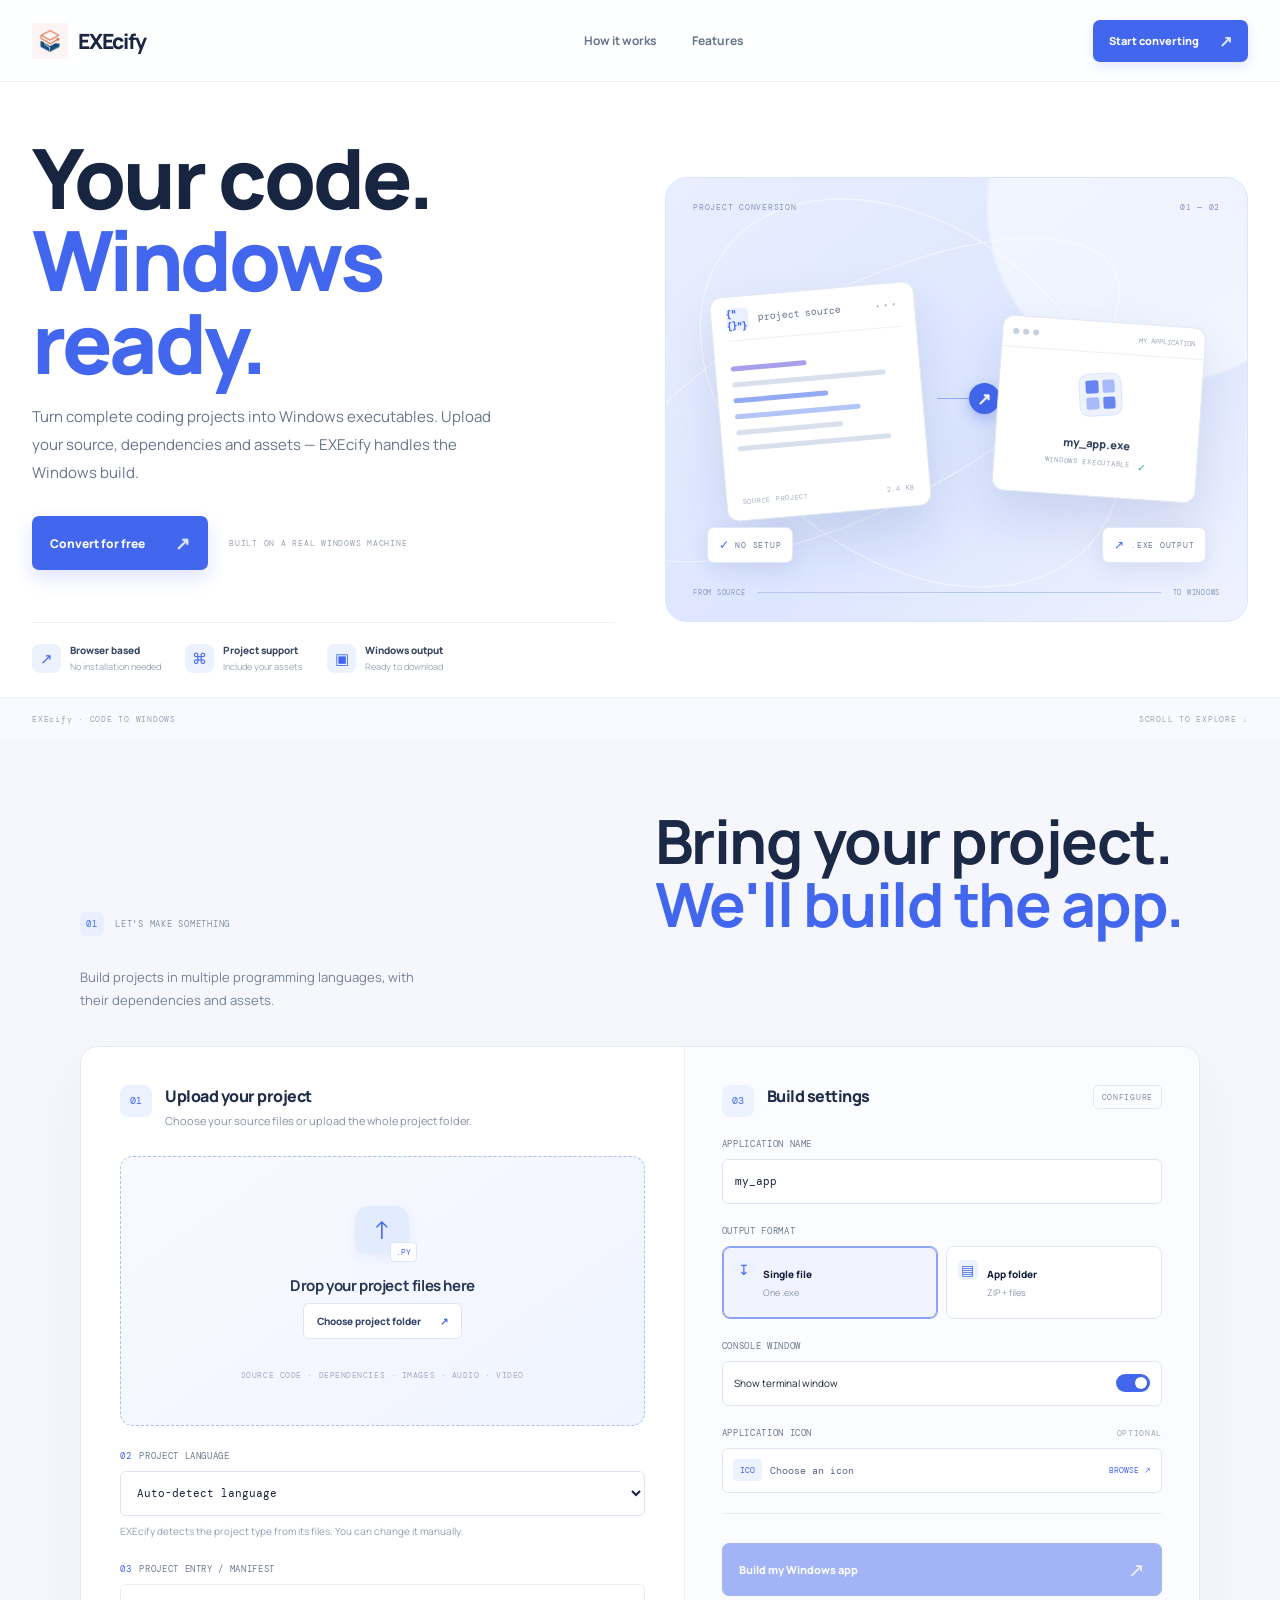
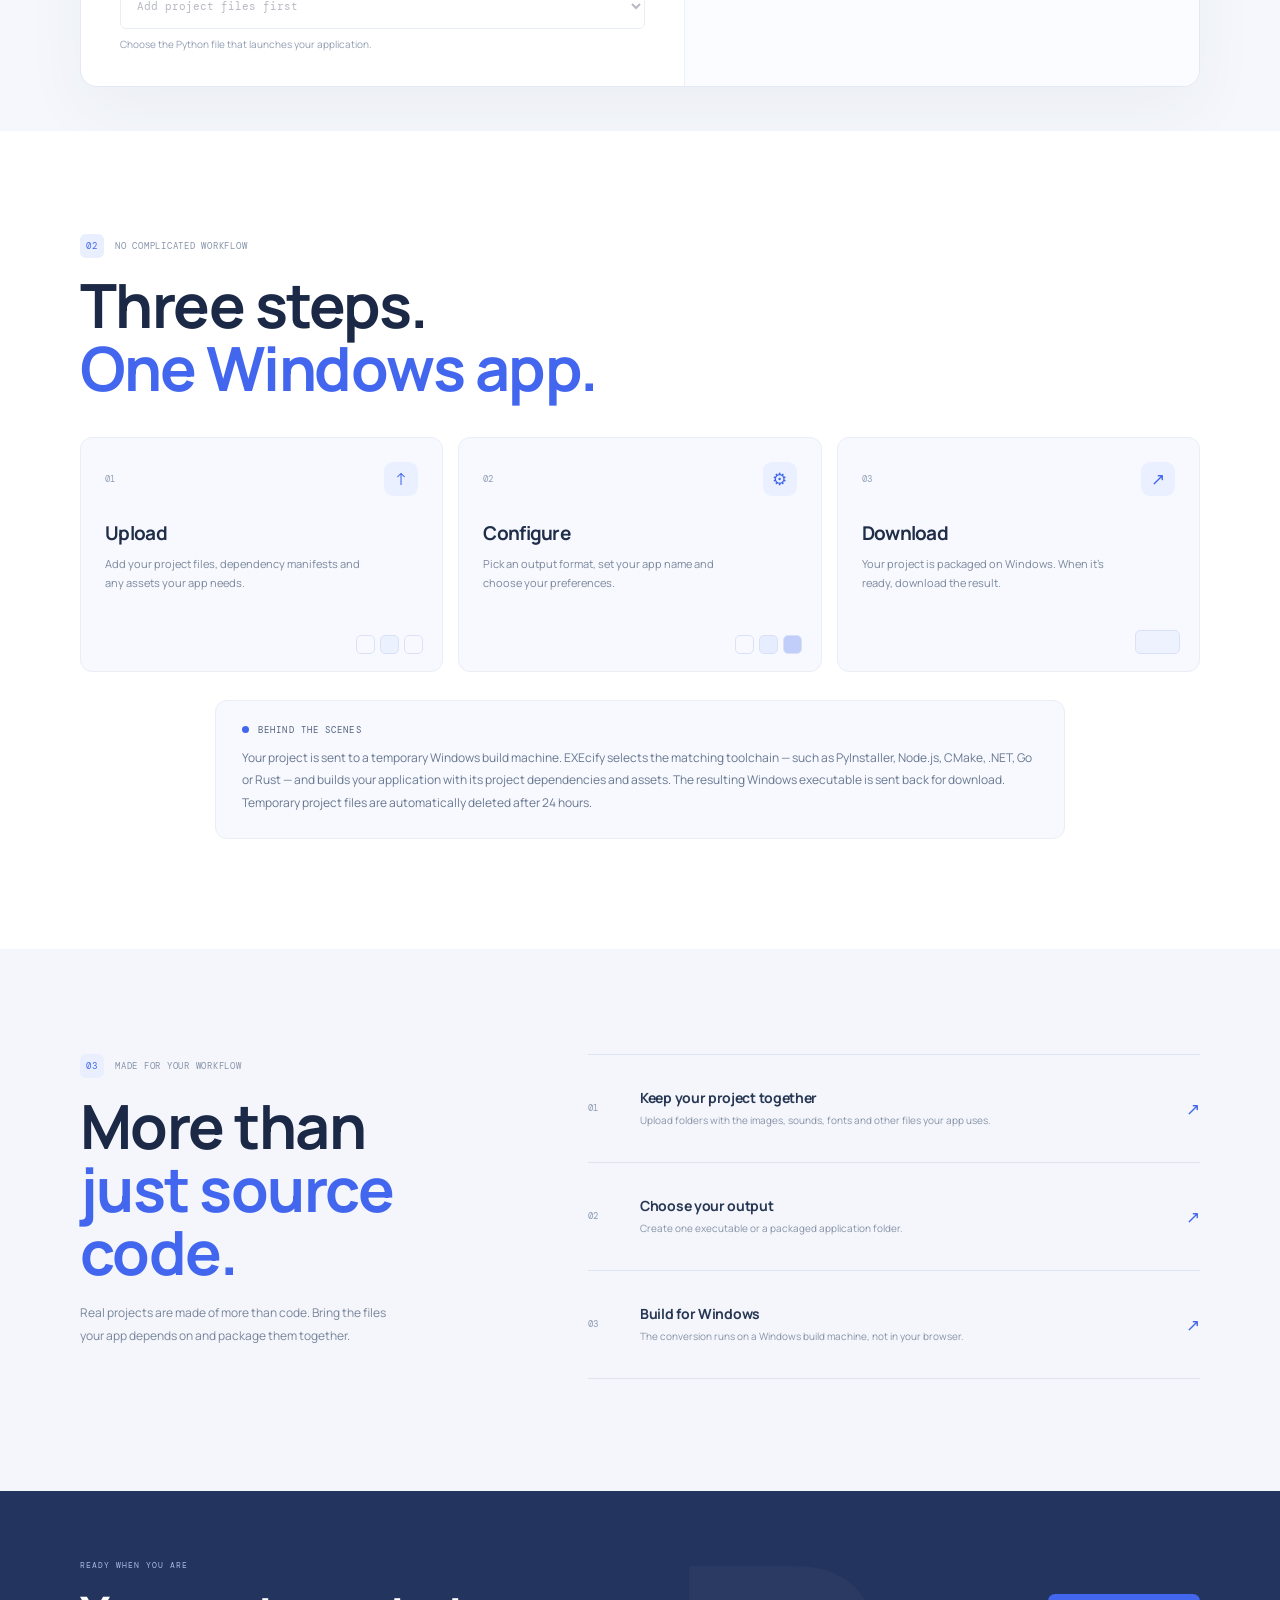
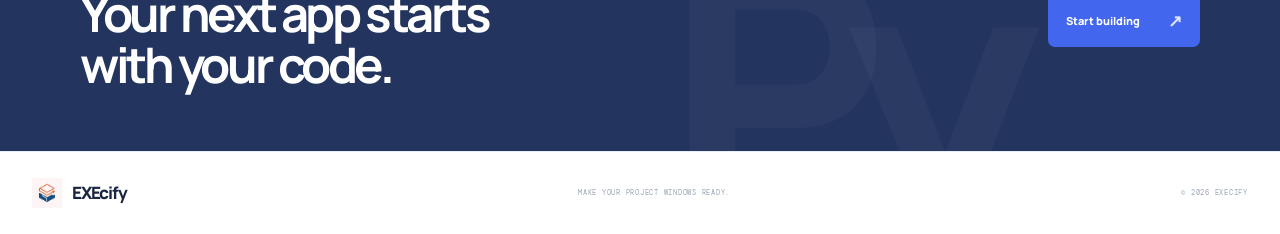
==== docs/index.html @ b0755c57 "Refresh multi-language EXEcify frontend assets and copy" ====
<!doctype html>
<html lang="en">
<head>
  <meta charset="utf-8">
  <meta name="viewport" content="width=device-width,initial-scale=1">
  <meta name="theme-color" content="#f8faff">
  <meta name="description" content="Build Windows executables from Python, JavaScript, TypeScript, C, C++, C#, Go and Rust projects online.">
  <title>EXEcify — Build Windows apps from code</title>
  <link rel="icon" href="./static/execify-logo.ico?v=2" type="image/x-icon">
  <link rel="preconnect" href="https://fonts.googleapis.com">
  <link rel="preconnect" href="https://fonts.gstatic.com" crossorigin>
  <link href="https://fonts.googleapis.com/css2?family=DM+Mono:wght@400;500&family=Manrope:wght@400;500;600;700;800&display=swap" rel="stylesheet">
  <link rel="stylesheet" href="./static/style.css?v=9">
  <script src="https://challenges.cloudflare.com/turnstile/v0/api.js" async defer></script>
</head>
<body>
  <header class="site-header">
    <div class="header-inner">
      <a class="brand" href="/PY2EXEONLINE/" aria-label="Py2EXE home">
        <img class="brand-logo" src="./static/execify-logo.ico" alt="" aria-hidden="true">
        <span>EXEcify</span>
      </a>
      <nav class="main-nav" aria-label="Main navigation">
        <a href="#how-it-works">How it works</a>
        <a href="#features">Features</a>
      </nav>
      <a class="header-cta" href="#builder">Start converting <span>↗</span></a>
    </div>
  </header>

  <main>
    <section class="hero">
      <div class="hero-inner">
        <div class="hero-copy">
          
          <h1>Your code.<br><span>Windows ready.</span></h1>
          <p class="hero-lead">Turn complete coding projects into Windows executables. Upload your source, dependencies and assets — EXEcify handles the Windows build.</p>
          <div class="hero-actions">
            <a class="primary-cta" href="#builder">Convert for free <span>↗</span></a>
            <span class="hero-caption">BUILT ON A REAL WINDOWS MACHINE</span>
          </div>
          <div class="hero-trust">
            <div class="trust-item"><span class="trust-icon">↗</span><span><b>Browser based</b><small>No installation needed</small></span></div>
            <div class="trust-item"><span class="trust-icon">⌘</span><span><b>Project support</b><small>Include your assets</small></span></div>
            <div class="trust-item"><span class="trust-icon">▣</span><span><b>Windows output</b><small>Ready to download</small></span></div>
          </div>
        </div>

        <div class="hero-visual" aria-label="Illustration showing a coding project becoming a Windows executable">
          <div class="visual-glow"></div>
          <div class="visual-orbit orbit-a"></div>
          <div class="visual-orbit orbit-b"></div>
          <div class="visual-top-label"><span>PROJECT CONVERSION</span><span>01 — 02</span></div>
          <div class="visual-code-card">
            <div class="code-card-head"><span class="code-file-icon">{"{}"}</span><span>project source</span><span class="code-dots">•••</span></div>
            <div class="code-lines"><i class="code-purple"></i><i class="code-long"></i><i class="code-short"></i><i class="code-blue"></i><i class="code-medium"></i><i class="code-long"></i></div>
            <div class="code-card-foot"><span>SOURCE PROJECT</span><span>2.4 KB</span></div>
          </div>
          <div class="conversion-path"><span></span><b>↗</b><span></span></div>
          <div class="visual-exe-card">
            <div class="exe-window-bar"><i></i><i></i><i></i><span>MY APPLICATION</span></div>
            <div class="exe-app-icon"><span class="app-window"><i></i><i></i><i></i><i></i></span></div>
            <div class="exe-app-name">my_app.exe</div>
            <div class="exe-app-meta">WINDOWS EXECUTABLE <span>✓</span></div>
          </div>
          <div class="visual-sticker sticker-one"><span>✓</span> NO SETUP</div>
          <div class="visual-sticker sticker-two"><span>↗</span> .EXE OUTPUT</div>
          <div class="visual-bottom"><span>FROM SOURCE</span><span class="visual-bottom-line"></span><span>TO WINDOWS</span></div>
        </div>
      </div>
      <div class="hero-edge"><span>EXEcify · CODE TO WINDOWS</span><span>SCROLL TO EXPLORE ↓</span></div>
    </section>

    <section class="builder-section" id="builder">
      <div class="section-wrap">
        <div class="builder-intro">
          <div class="section-kicker"><span>01</span> LET'S MAKE SOMETHING</div>
          <h2>Bring your project.<br><span>We'll build the app.</span></h2>
          <p>Build projects in multiple programming languages, with their dependencies and assets.</p>
        </div>

        <div class="builder">
          <div class="builder-main">
            <div class="builder-step">
              <div class="step-number">01</div>
              <div class="step-copy"><h3>Upload your project</h3><p>Choose your source files or upload the whole project folder.</p></div>
            </div>

            <div class="drop" id="drop">
              <input id="files" type="file" multiple aria-label="Choose project files">
              <div class="upload-illustration"><span class="upload-cloud">↑</span><span class="upload-file">.PY</span></div>
              <b>Drop your project files here</b>
              <p><button type="button" class="folder-button" id="folder-button">Choose project folder <span>↗</span></button></p>
              <input id="folder" type="file" webkitdirectory multiple hidden>
              <small>SOURCE CODE · DEPENDENCIES · IMAGES · AUDIO · VIDEO</small>
            </div>

            <div class="file-summary" id="file-summary" hidden>
              <div class="summary-top"><b id="file-count">0 files</b><button id="clear" type="button">Remove all <span>×</span></button></div>
              <div class="file-list" id="file-list"></div>
            </div>

            <div class="field">
              <label for="language"><span class="field-index">02</span> PROJECT LANGUAGE</label>
              <select id="language">
                <option value="auto">Auto-detect language</option>
                <option value="python">Python</option>
                <option value="node">JavaScript / Node.js</option>
                <option value="typescript">TypeScript</option>
                <option value="c">C</option>
                <option value="cpp">C++</option>
                <option value="csharp">C# / .NET</option>
                <option value="go">Go</option>
                <option value="rust">Rust</option>
              </select>
              <small>EXEcify detects the project type from its files. You can change it manually.</small>
            </div>
            <div class="field entry-field">
              <label for="entry"><span class="field-index">03</span> PROJECT ENTRY / MANIFEST</label>
              <select id="entry" disabled><option value="">Add project files first</option></select>
              <small id="entry-help">Choose the main source file or project manifest.</small>
            </div>
          </div>

          <aside class="settings-column">
            <div class="settings-heading">
              <div class="builder-step">
                <div class="step-number">03</div>
                <div class="step-copy"><h3>Build settings</h3></div>
              </div>
              <span class="settings-tag">CONFIGURE</span>
            </div>

            <div class="field">
              <label for="appname">APPLICATION NAME</label>
              <input id="appname" value="my_app" maxlength="48" placeholder="my_app">
            </div>
            <div class="field">
              <label>OUTPUT FORMAT</label>
              <div class="segments" id="formats">
                <button type="button" class="selected" data-value="onefile"><span class="format-icon">↧</span><b>Single file</b><small>One .exe</small></button>
                <button type="button" data-value="folder"><span class="format-icon">▤</span><b>App folder</b><small>ZIP + files</small></button>
              </div>
            </div>
            <div class="field">
              <label>CONSOLE WINDOW</label>
              <div class="toggle"><span>Show terminal window</span><label class="switch"><input id="console" type="checkbox" checked><i></i></label></div>
            </div>
            <div class="field">
              <label for="icon">APPLICATION ICON <em>OPTIONAL</em></label>
              <label class="icon-picker"><span class="ico-badge">ICO</span><b id="icon-name">Choose an icon</b><input id="icon" type="file" accept=".ico"><span class="icon-browse">BROWSE ↗</span></label>
            </div>

            <div class="security">
              
              <div class="cf-turnstile" data-sitekey="0x4AAAAAAFzcsHnZICFxC91i"></div>
            </div>
            <button class="build" id="build" type="button" disabled><span>Build my Windows app</span><b>↗</b></button>
            <div class="status" id="status" role="status" aria-live="polite"></div>
            <div class="progress" id="progress"><i></i></div>
            
          </aside>
        </div>
      </div>
    </section>

    <section class="how-section" id="how-it-works">
      <div class="section-wrap">
        <div class="how-heading">
          <div><div class="section-kicker"><span>02</span> NO COMPLICATED WORKFLOW</div><h2>Three steps.<br><span>One Windows app.</span></h2></div>
          
        </div>
        <div class="steps-grid">
          <article class="info-step"><div class="info-step-top"><span>01</span><span class="info-step-symbol">↑</span></div><h3>Upload</h3><p>Add your project files, dependency manifests and any assets your app needs.</p><div class="step-decoration upload-deco"><i></i><i></i><i></i></div></article>
          <article class="info-step"><div class="info-step-top"><span>02</span><span class="info-step-symbol">⚙</span></div><h3>Configure</h3><p>Pick an output format, set your app name and choose your preferences.</p><div class="step-decoration config-deco"><i></i><i></i><i></i></div></article>
          <article class="info-step"><div class="info-step-top"><span>03</span><span class="info-step-symbol">↗</span></div><h3>Download</h3><p>Your project is packaged on Windows. When it's ready, download the result.</p><div class="step-decoration download-deco"><i></i></div></article>
        </div>
        <div class="build-explainer">
          <div class="build-explainer-label"><span></span> BEHIND THE SCENES</div>
          <p>Your project is sent to a temporary Windows build machine. EXEcify selects the matching toolchain — such as PyInstaller, Node.js, CMake, .NET, Go or Rust — and builds your application with its project dependencies and assets. The resulting Windows executable is sent back for download. Temporary project files are automatically deleted after 24 hours.</p>
        </div>
      </div>
    </section>

    <section class="features-section" id="features">
      <div class="section-wrap features-inner">
        <div class="features-copy">
          <div class="section-kicker"><span>03</span> MADE FOR YOUR WORKFLOW</div>
          <h2>More than<br><span>just source code.</span></h2>
          <p>Real projects are made of more than code. Bring the files your app depends on and package them together.</p>
        </div>
        <div class="feature-list">
          <div class="feature-row"><span class="feature-number">01</span><div><h3>Keep your project together</h3><p>Upload folders with the images, sounds, fonts and other files your app uses.</p></div><span class="feature-arrow">↗</span></div>
          <div class="feature-row"><span class="feature-number">02</span><div><h3>Choose your output</h3><p>Create one executable or a packaged application folder.</p></div><span class="feature-arrow">↗</span></div>
          <div class="feature-row"><span class="feature-number">03</span><div><h3>Build for Windows</h3><p>The conversion runs on a Windows build machine, not in your browser.</p></div><span class="feature-arrow">↗</span></div>
        </div>
      </div>
    </section>

    <section class="closing-banner">
      <div class="closing-banner-inner"><div><span class="closing-kicker">READY WHEN YOU ARE</span><h2>Your next app starts<br>with your code.</h2></div><a href="#builder" class="closing-cta">Start building <span>↗</span></a><div class="closing-watermark">Py<span>.</span></div></div>
    </section>
  </main>

  <footer class="site-footer">
    <div class="footer-inner"><a class="brand footer-brand" href="/PY2EXEONLINE/"><img class="brand-logo" src="./static/execify-logo.ico" alt="" aria-hidden="true"><span>EXEcify</span></a><span>MAKE YOUR PROJECT WINDOWS READY.</span><span>© 2026 EXECIFY</span></div>
  </footer>
  <script src="./static/app.js?v=2"></script>
</body>
</html>
---- docs/static/style.css ----
:root{
  color-scheme:light;
  --ink:#17233d;--muted:#66748e;--blue:#4267ee;--blue-dark:#3154d8;--blue-pale:#edf2ff;
  --line:#e7ecf5;--paper:#f8faff;--white:#fff;--navy:#1c2a4c;
  --display:"Manrope",Arial,sans-serif;--mono:"DM Mono",monospace;
}
*{box-sizing:border-box}
html{scroll-behavior:smooth;scroll-padding-top:92px}
body{margin:0;background:var(--paper);color:var(--ink);font-family:var(--display);min-height:100vh;overflow-x:hidden}
button,input,select{font:inherit}button{color:inherit}a{color:inherit}
.site-header{height:82px;position:relative;z-index:5;background:#ffffffed;border-bottom:1px solid #e9edf5}
.header-inner,.footer-inner{width:min(1240px,calc(100% - 64px));height:100%;margin:auto;display:flex;align-items:center;justify-content:space-between}
.brand{display:inline-flex;align-items:center;gap:10px;text-decoration:none;font-size:21px;font-weight:800;letter-spacing:-1.2px;color:#192541}
.brand-period{color:var(--blue)}
.brand-logo{width:36px;height:36px;display:block;object-fit:contain;flex:0 0 auto}
.main-nav{display:flex;gap:35px;margin-left:90px}
.main-nav a{text-decoration:none;color:#66738a;font-size:12px;font-weight:700;transition:color .2s}.main-nav a:hover{color:var(--blue)}
.header-cta{height:42px;padding:0 16px;display:flex;align-items:center;gap:20px;text-decoration:none;background:var(--blue);color:#fff;border-radius:7px;font-size:11px;font-weight:800;box-shadow:0 5px 13px #4267ee27;transition:background .2s,transform .2s}
.header-cta span{font-size:16px;color:#dbe4ff}.header-cta:hover,.primary-cta:hover,.closing-cta:hover{background:var(--blue-dark);transform:translateY(-2px)}
.hero{position:relative;background:#fff;overflow:hidden}
.hero-inner{width:min(1240px,calc(100% - 64px));min-height:0;margin:auto;display:grid;grid-template-columns:1fr 1fr;align-items:center;gap:50px;padding:30px 0 10px}
.hero-copy{padding:0 0 14px;position:relative;z-index:2}
.hero-kicker,.section-kicker,.hero-caption,.hero-edge,.visual-top-label,.visual-bottom,.code-card-foot,.exe-app-meta,.visual-sticker,.closing-kicker,.site-footer .footer-inner>span{font-family:var(--mono);letter-spacing:.75px}
.hero-kicker{display:flex;align-items:center;gap:10px;color:#77849b;font-size:10px}
.kicker-dot{width:7px;height:7px;background:#37bd91;border-radius:50%;box-shadow:0 0 0 4px #37bd911a}
.hero h1{margin:24px 0 20px;font-size:clamp(59px,6.5vw,86px);line-height:.99;letter-spacing:-.035em;font-weight:800;color:#182541}
.hero h1 span{color:var(--blue)}
.hero-lead{max-width:480px;color:#68758d;font-size:15px;line-height:1.85;margin:0}
.hero-actions{display:flex;align-items:center;gap:21px;margin-top:30px;flex-wrap:wrap}
.primary-cta{display:inline-flex;align-items:center;justify-content:space-between;gap:30px;padding:15px 18px;background:var(--blue);color:#fff;text-decoration:none;font-size:12px;font-weight:800;border-radius:7px;box-shadow:0 8px 18px #4267ee2d;transition:background .2s,transform .2s}
.primary-cta span{font-size:18px;color:#dce5ff}
.hero-caption{font-size:8px;color:#98a3b5;line-height:1.5}
.hero-trust{display:flex;gap:24px;margin-top:52px;padding-top:20px;border-top:1px solid #edf0f5}
.trust-item{display:flex;align-items:center;gap:9px;min-width:0}
.trust-icon{width:29px;height:29px;display:grid;place-items:center;flex:none;background:#edf2ff;color:var(--blue);font-size:15px;border-radius:8px}
.trust-item b,.trust-item small{display:block}.trust-item b{font-size:10px;font-weight:800;color:#394762}.trust-item small{font-size:9px;color:#99a4b5;margin-top:3px}
.hero-visual{height:445px;position:relative;isolation:isolate;overflow:hidden;border-radius:22px;background:linear-gradient(140deg,#e9efff 0%,#dce6ff 55%,#eff3ff 100%);border:1px solid #dbe5ff}
.visual-glow{position:absolute;width:350px;height:350px;right:-90px;top:-145px;border-radius:50%;background:#fff8;filter:blur(1px);z-index:-1}
.visual-orbit{position:absolute;border:1px solid #ffffffa8;border-radius:50%;z-index:-1}
.orbit-a{width:570px;height:220px;left:-90px;top:112px;transform:rotate(-27deg)}
.orbit-b{width:470px;height:330px;left:10px;top:50px;transform:rotate(38deg)}
.visual-top-label{position:absolute;top:24px;left:27px;right:27px;display:flex;justify-content:space-between;color:#8494bc;font-size:8px}
.visual-code-card{position:absolute;left:9%;top:111px;width:205px;height:225px;background:#fff;border:1px solid #e1e7f4;border-radius:12px;box-shadow:0 24px 50px #314a8a24;transform:rotate(-5deg);padding:0 15px}
.code-card-head{height:44px;display:flex;align-items:center;gap:9px;border-bottom:1px solid #edf0f6;font:10px var(--mono);color:#68768e}
.code-file-icon{width:22px;height:22px;display:grid;place-items:center;background:#eaf0ff;color:var(--blue);font:700 9px var(--mono);border-radius:5px}
.code-dots{margin-left:auto;color:#b6c1d5;letter-spacing:2px}
.code-lines{padding-top:25px;display:flex;flex-direction:column;gap:11px}
.code-lines i{height:5px;width:65%;background:#d9e0ed;border-radius:8px;display:block}
.code-lines .code-purple{width:44%;background:#a8a0ed}.code-lines .code-long{width:89%}.code-lines .code-short{width:55%;background:#93aaf4}.code-lines .code-blue{width:73%;background:#b3c4f8}.code-lines .code-medium{width:62%}
.code-card-foot{position:absolute;left:15px;right:15px;bottom:14px;display:flex;justify-content:space-between;font-size:7px;color:#a2aec2}
.conversion-path{position:absolute;left:calc(50% - 20px);top:205px;width:95px;display:flex;align-items:center;justify-content:center;gap:0;color:var(--blue)}
.conversion-path span{height:1px;flex:1;background:#91a9f7}.conversion-path b{width:31px;height:31px;display:grid;place-items:center;background:var(--blue);color:white;border-radius:50%;font-size:17px;box-shadow:0 5px 13px #4267ee55}
.visual-exe-card{position:absolute;right:8%;top:143px;width:204px;height:176px;background:#fff;border:1px solid #e1e7f4;border-radius:12px;box-shadow:0 24px 50px #314a8a24;transform:rotate(4deg);overflow:hidden}
.exe-window-bar{height:31px;display:flex;align-items:center;gap:4px;padding:0 10px;border-bottom:1px solid #edf0f6}
.exe-window-bar i{width:6px;height:6px;border-radius:50%;background:#c7d0df}.exe-window-bar span{margin-left:auto;font:7px var(--mono);color:#9aa6ba}
.exe-app-icon{height:83px;display:grid;place-items:center}
.app-window{width:43px;height:43px;display:grid;grid-template-columns:repeat(2,1fr);gap:4px;padding:6px;background:#edf2ff;border:1px solid #dce5ff;border-radius:10px;transform:rotate(-7deg)}
.app-window i{background:#6685f1;border-radius:2px}.app-window i:nth-child(2),.app-window i:nth-child(3){background:#a9bafa}
.exe-app-name{text-align:center;font-size:11px;font-weight:800;color:#33425f}
.exe-app-meta{display:flex;justify-content:center;gap:7px;margin-top:7px;font-size:7px;color:#96a2b6}.exe-app-meta span{color:#2eaf81;font-size:10px}
.visual-sticker{position:absolute;display:flex;align-items:center;gap:6px;padding:9px 11px;background:#fff;border:1px solid #e1e8f7;border-radius:7px;box-shadow:0 8px 20px #344c8b18;font-size:8px;color:#687995}
.visual-sticker span{color:var(--blue);font-size:12px}.sticker-one{left:7%;bottom:58px}.sticker-two{right:7%;bottom:58px}
.visual-bottom{position:absolute;left:27px;right:27px;bottom:24px;display:flex;align-items:center;gap:12px;color:#8797bb;font-size:7px}
.visual-bottom-line{height:1px;flex:1;background:#b8c7ef}
.hero-edge{height:42px;display:flex;align-items:center;justify-content:space-between;padding:0 max(32px,calc((100% - 1240px)/2));background:#f8faff;border-top:1px solid #eef1f7;color:#9aa5b8;font-size:8px}
.builder-section{padding:54px 0 44px;background:#f5f7fc}
.section-wrap{width:min(1120px,calc(100% - 64px));margin:auto}
.builder-intro{display:grid;grid-template-columns:1fr 1fr;align-items:end;gap:30px;margin-bottom:26px}
.section-kicker{display:flex;align-items:center;gap:11px;font-size:9px;color:#8794aa}
.section-kicker>span{width:24px;height:24px;display:grid;place-items:center;background:#e9efff;color:var(--blue);border-radius:6px}
.builder-intro h2,.how-heading h2,.features-copy h2{font-size:clamp(42px,5vw,61px);line-height:1.03;letter-spacing:-.025em;margin:17px 0 0;color:#1b2946}
.builder-intro h2 span,.how-heading h2 span,.features-copy h2 span{color:var(--blue)}
.builder-intro>p{max-width:340px;margin:0 0 7px;color:#748198;font-size:13px;line-height:1.8}
.builder{display:grid;grid-template-columns:minmax(0,1.08fr) minmax(350px,.92fr);background:#fff;border:1px solid #e3e9f3;border-radius:17px;overflow:hidden;box-shadow:0 24px 65px #23385f0c}
.builder-main{padding:38px 39px 34px;border-right:1px solid #edf0f6}
.settings-column{padding:38px 37px 29px;background:#fbfcff}
.builder-step{display:flex;align-items:flex-start;gap:13px}
.step-number{width:32px;height:32px;flex:none;display:grid;place-items:center;background:#edf2ff;color:var(--blue);font:10px var(--mono);border-radius:8px}
.step-copy h3{font-size:16px;letter-spacing:-.5px;margin:0 0 5px;font-weight:800;color:#202e4a}
.step-copy p{font-size:11px;color:#8490a5;margin:0;line-height:1.65}
.drop{position:relative;min-height:270px;margin-top:26px;border:1.5px dashed #aebff2;background:linear-gradient(145deg,#f8faff,#f0f4ff);display:flex;align-items:center;justify-content:center;flex-direction:column;text-align:center;border-radius:13px;transition:background .2s,border-color .2s,transform .2s}
.drop.over{border-color:var(--blue);background:#eaf0ff;transform:scale(1.005)}
.drop>#files{position:absolute;inset:0;width:100%;height:100%;opacity:0;cursor:pointer;z-index:1}
.upload-illustration{width:62px;height:56px;position:relative;margin-bottom:17px;display:grid;place-items:center}
.upload-cloud{width:54px;height:47px;display:grid;place-items:center;background:#e3ebff;color:var(--blue);font-size:25px;border-radius:14px 14px 10px 10px;box-shadow:0 5px 12px #4267ee14}
.upload-file{position:absolute;right:-4px;bottom:-4px;padding:4px 5px;background:#fff;border:1px solid #dce5fb;color:var(--blue);font:8px var(--mono);border-radius:4px}
.drop>b{font-size:15px;letter-spacing:-.4px;color:#263653}
.drop p{font-size:11px;color:#8995a9;margin:7px 0 14px}
.drop p label{color:var(--blue);font-weight:800;text-decoration:underline;text-underline-offset:3px;cursor:pointer;position:relative;z-index:2}
.folder-button{position:relative;z-index:2;background:#fff;border:1px solid #dce4f3;color:#344568;padding:10px 13px;font-size:10px;font-weight:800;cursor:pointer;border-radius:6px;transition:background .2s,border-color .2s}
.folder-button:hover{background:#f0f4ff;border-color:#aebff2}.folder-button span{color:var(--blue);margin-left:17px}
.drop>small{font:8px var(--mono);letter-spacing:.55px;color:#a0abc0;margin-top:17px}
.file-summary{margin-top:14px;padding:14px;border:1px solid #e4eaf5;background:#fbfcff;border-radius:9px}
.summary-top{display:flex;justify-content:space-between;align-items:center;font:10px var(--mono);margin-bottom:9px}
.summary-top button{border:0;background:none;color:var(--blue);font:9px var(--mono);cursor:pointer}.summary-top button span{font-size:15px;margin-left:4px}
.file-list{max-height:150px;overflow:auto}.file-row{display:flex;justify-content:space-between;gap:12px;padding:8px 0;border-top:1px solid #edf0f6;font:9px var(--mono);color:#586780}
.file-row span:first-child{overflow:hidden;text-overflow:ellipsis;white-space:nowrap}.file-row span:last-child{white-space:nowrap;color:#9aa6ba}
.field{margin-top:24px}.field>label{display:flex;align-items:center;gap:8px;color:#6d7a91;margin-bottom:9px;font:9px var(--mono);letter-spacing:.65px}
.field-index{color:var(--blue)}.field>label em{font-style:normal;color:#9ba8ba;font-size:8px;margin-left:auto}
.field input:not([type=file]),.field select{width:100%;height:45px;border:1px solid #dfe6f1;background:#fff;color:var(--ink);padding:0 12px;border-radius:6px;outline:none;font:11px var(--mono)}
.field input:focus,.field select:focus{border-color:#7e98f0;box-shadow:0 0 0 3px #4263eb16}.field select:disabled{color:#9a9eaa}
.field>small{display:block;color:#929eb1;font-size:10px;line-height:1.5;margin-top:8px}
.settings-heading{display:flex;justify-content:space-between;align-items:flex-start}
.settings-tag{font:8px var(--mono);letter-spacing:.7px;color:#8290a6;border:1px solid #e2e8f2;padding:6px 8px;border-radius:5px}
.settings-column .field{margin-top:21px}
.segments{display:grid;grid-template-columns:1fr 1fr;gap:8px}
.segments button{position:relative;min-height:73px;border:1px solid #e1e8f3;background:#fff;color:var(--ink);text-align:left;padding:11px 9px 9px 40px;cursor:pointer;border-radius:8px;transition:border-color .2s,background .2s}
.segments button:hover{border-color:#a9baf1}.segments button.selected{background:#f1f4ff;border-color:#8da4f4;box-shadow:inset 0 0 0 1px #8da4f4}
.segments button b,.segments button small{display:block}.segments button b{font-size:10px;font-weight:800}.segments button small{font-size:9px;color:#8a96aa;margin-top:5px}
.format-icon{position:absolute;left:11px;top:13px;width:20px;height:20px;display:grid;place-items:center;background:#edf2ff;color:var(--blue);font-size:14px;border-radius:5px}
.toggle{height:45px;border:1px solid #e1e8f3;display:flex;align-items:center;justify-content:space-between;padding:0 11px;font-size:10px;background:#fff;border-radius:6px}
.switch{position:relative;width:34px;height:18px;flex:none}.switch input{position:absolute;opacity:0;width:1px;height:1px}
.switch i{position:absolute;inset:0;border-radius:20px;background:#d5dce8;cursor:pointer;transition:.2s}
.switch i:before{content:"";position:absolute;left:3px;top:3px;width:12px;height:12px;border-radius:50%;background:#fff;transition:.2s;box-shadow:0 1px 2px #0002}
.switch input:checked+i{background:var(--blue)}.switch input:checked+i:before{transform:translateX(16px)}
.switch input:focus-visible+i{outline:2px solid var(--blue);outline-offset:3px}
.icon-picker{height:45px;border:1px solid #e1e8f3;background:#fff;display:flex!important;align-items:center;padding:0 10px;gap:10px;cursor:pointer;letter-spacing:0!important;border-radius:6px}
.ico-badge{background:#edf2ff;color:var(--blue);padding:6px 7px;font:8px var(--mono);border-radius:4px}
.icon-picker b{font:10px var(--mono);font-weight:400;color:#566782;flex:1;overflow:hidden;text-overflow:ellipsis;white-space:nowrap}
.icon-picker input{display:none}.icon-browse{font:8px var(--mono);color:var(--blue);white-space:nowrap}
.security{margin-top:20px;padding-top:15px;border-top:1px solid #e9edf5}
.security-label{display:flex;align-items:center;gap:8px;color:#7d8aa0;margin-bottom:10px;font:8px var(--mono);letter-spacing:.7px}.security-label i{width:6px;height:6px;border-radius:50%;background:#26b47b;display:inline-block}
.cf-turnstile{min-height:0}
.build{width:100%;min-height:53px;margin-top:14px;padding:0 16px;display:flex;align-items:center;justify-content:space-between;background:var(--blue);border:1px solid var(--blue);color:#fff;font-size:11px;font-weight:800;cursor:pointer;border-radius:7px;box-shadow:0 7px 17px #4263eb28;transition:background .2s,transform .2s,border-color .2s}
.build:hover:not(:disabled){background:var(--blue-dark);border-color:var(--blue-dark);transform:translateY(-2px)}
.build:disabled{opacity:.48;cursor:not-allowed;box-shadow:none}.build b{font-size:20px;font-weight:500;color:#e2e9ff}
.status{font:10px var(--mono);line-height:1.65;white-space:pre-wrap;color:#267d60;margin-top:0}
.status:not(:empty){margin-top:12px}.status.error{color:#c03f56}
.progress{height:5px;background:#e7edf8;margin-top:10px;display:none;overflow:hidden;border-radius:6px}.progress.show{display:block}
.progress i{display:block;width:0;height:100%;background:var(--blue);border-radius:6px;transition:width .42s cubic-bezier(.22,.8,.25,1)}
.builder-footnote{display:flex;align-items:center;gap:8px;margin-top:15px;color:#9aa5b7;font-size:9px}.builder-footnote span{color:#8ca3f3;font-size:14px}
.how-section{padding:103px 0 110px;background:#fff}
.how-heading{display:flex;justify-content:space-between;align-items:flex-end;margin-bottom:37px}
.how-heading h2{margin-top:16px}.how-heading>p{max-width:270px;color:#78859a;font-size:12px;line-height:1.8;margin:0 0 7px}
.steps-grid{display:grid;grid-template-columns:repeat(3,1fr);gap:15px}
.info-step{position:relative;min-height:235px;overflow:hidden;padding:24px 24px 22px;background:#f7f9fe;border:1px solid #e9edf6;border-radius:12px}
.info-step-top{display:flex;align-items:center;justify-content:space-between;color:#92a0b7;font:9px var(--mono)}
.info-step-symbol{width:34px;height:34px;display:grid;place-items:center;background:#eaf0ff;color:var(--blue);font:17px var(--display);border-radius:9px}
.info-step h3{margin:24px 0 8px;font-size:19px;letter-spacing:-.7px;color:#202e4a}
.info-step p{max-width:270px;margin:0;color:#7a879c;font-size:11px;line-height:1.8}
.step-decoration{position:absolute;right:19px;bottom:17px;display:flex;gap:5px;opacity:.6}
.step-decoration i{display:block;width:19px;height:19px;border:1px solid #c5d2f4;border-radius:5px}
.upload-deco i:nth-child(2){background:#e5ecff}.config-deco i:nth-child(2){background:#dce6ff}.config-deco i:nth-child(3){background:#9eb3f7}
.download-deco i{width:45px;height:24px;background:#e8eeff;border-color:#c5d2f4}
.features-section{padding:105px 0 112px;background:#f4f6fb}
.features-inner{display:grid;grid-template-columns:.8fr 1.2fr;gap:100px;align-items:start}
.features-copy h2{margin-top:17px}.features-copy>p{max-width:330px;margin:19px 0 0;color:#78859a;font-size:12px;line-height:1.9}
.feature-list{border-top:1px solid #dfe5ef}
.feature-row{min-height:108px;display:grid;grid-template-columns:38px 1fr 25px;gap:14px;align-items:center;border-bottom:1px solid #dfe5ef}
.feature-number{font:9px var(--mono);color:#8d9ab0}
.feature-row h3{font-size:14px;letter-spacing:-.3px;margin:0 0 5px;color:#263653}
.feature-row p{font-size:10px;line-height:1.7;color:#8793a7;margin:0;max-width:430px}
.feature-arrow{color:var(--blue);font-size:17px;text-align:right}
.closing-banner{padding:0;background:#23345e;overflow:hidden}
.closing-banner-inner{width:min(1120px,calc(100% - 64px));min-height:260px;margin:auto;display:flex;align-items:center;justify-content:space-between;position:relative}
.closing-kicker{font-size:8px;color:#a9b9e4;letter-spacing:1px}
.closing-banner h2{font-size:clamp(35px,4vw,49px);line-height:1.05;letter-spacing:-.07em;color:white;margin:15px 0 0}
.closing-cta{position:relative;z-index:2;display:flex;align-items:center;gap:28px;padding:15px 18px;background:var(--blue);color:#fff;text-decoration:none;border-radius:7px;font-size:11px;font-weight:800;transition:background .2s,transform .2s}
.closing-cta span{font-size:17px;color:#dce5ff}
.closing-watermark{position:absolute;right:160px;bottom:-100px;font-size:340px;font-weight:800;letter-spacing:-.12em;line-height:1;color:#ffffff08;pointer-events:none}
.closing-watermark span{color:#8ea5ff}
.site-footer{background:#fff;border-top:1px solid #e9edf5}
.footer-inner{min-height:82px}
.footer-brand{font-size:17px}.footer-brand .brand-logo{width:30px;height:30px}
.site-footer .footer-inner>span{font-size:7px;color:#9aa5b7}
@media(max-width:980px){
 .hero-inner{gap:25px;min-height:0}.hero-trust{gap:13px}.trust-item{gap:6px}.trust-item small{font-size:8px}
 .hero-visual{height:400px}.visual-code-card{left:6%;width:185px}.visual-exe-card{right:5%;width:180px}.conversion-path{left:calc(50% - 30px);width:70px}
 .builder{grid-template-columns:1fr}.builder-main{border-right:0;border-bottom:1px solid #edf0f6}.features-inner{gap:55px}
}
@media(max-width:700px){
 .site-header{height:70px}.header-inner,.footer-inner{width:calc(100% - 38px)}.brand{font-size:19px}.main-nav{display:none}.header-cta{height:38px;padding:0 12px;font-size:10px;gap:10px}
 .hero-inner{width:calc(100% - 40px);display:flex;flex-direction:column;align-items:stretch;gap:24px;padding:35px 0 10px}
 .hero h1{font-size:clamp(57px,12vw,78px);margin:21px 0 18px}.hero-lead{font-size:13px;max-width:440px}
 .hero-actions{margin-top:23px;gap:13px}.hero-trust{margin-top:30px;gap:0;justify-content:space-between}.trust-item{gap:6px}.trust-icon{width:25px;height:25px;font-size:12px}.trust-item b{font-size:9px}.trust-item small{font-size:7px}
 .hero-visual{height:330px;width:100%;border-radius:16px}.visual-code-card{top:76px;left:7%;width:38%;height:180px;padding:0 11px}.visual-exe-card{top:103px;right:6%;width:38%;height:145px}.conversion-path{top:159px;width:55px;left:calc(50% - 27px)}.conversion-path b{width:25px;height:25px;font-size:14px}
 .code-card-head{height:36px;font-size:8px}.code-file-icon{width:18px;height:18px}.code-lines{padding-top:19px;gap:9px}.code-lines i{height:4px}.code-card-foot{font-size:6px}
 .exe-window-bar{height:26px}.exe-app-icon{height:64px}.app-window{width:35px;height:35px}.exe-app-name{font-size:9px}.exe-app-meta{font-size:6px}
 .visual-sticker{font-size:7px;padding:7px 8px}.sticker-one{left:5%;bottom:44px}.sticker-two{right:5%;bottom:44px}.visual-bottom{left:17px;right:17px;bottom:17px;font-size:6px}.visual-top-label{left:17px;right:17px;top:16px;font-size:7px}
 .hero-edge{height:38px;padding:0 20px;font-size:7px}
 .section-wrap{width:calc(100% - 40px)}.builder-section{padding:42px 0 38px}.how-section,.features-section{padding:72px 0}
 .builder-intro{display:block;margin-bottom:25px}.builder-intro h2,.how-heading h2,.features-copy h2{font-size:45px}.builder-intro>p{margin-top:14px;font-size:12px}
 .builder-main,.settings-column{padding:25px 21px}.drop{min-height:245px}
 .how-heading{display:block;margin-bottom:25px}.how-heading>p{margin-top:15px}.steps-grid{grid-template-columns:1fr;gap:10px}.info-step{min-height:185px;padding:20px}.info-step h3{margin-top:17px}
 .features-inner{grid-template-columns:1fr;gap:30px}.feature-row{min-height:100px;grid-template-columns:28px 1fr 20px;gap:10px}.feature-row h3{font-size:12px}.feature-row p{font-size:9px}
 .closing-banner-inner{width:calc(100% - 40px);min-height:235px;align-items:flex-start;justify-content:center;flex-direction:column;gap:23px}.closing-banner h2{font-size:39px}.closing-cta{padding:13px 16px}.closing-watermark{font-size:230px;right:-15px;bottom:-65px}
 .footer-inner{min-height:75px;gap:12px;flex-wrap:wrap}.site-footer .footer-inner>span:nth-child(2){display:none}.site-footer .footer-inner>span{font-size:6px}
}
@media(max-width:390px){
 .hero-inner{width:calc(100% - 32px)}.hero h1{font-size:54px}.hero-trust{gap:6px}.trust-item small{font-size:6px}
 .hero-visual{height:290px}.visual-code-card{top:72px;height:160px}.visual-exe-card{top:94px;height:132px}.conversion-path{top:145px}
 .builder-main,.settings-column{padding:22px 16px}.section-wrap{width:calc(100% - 32px)}
 .builder-intro h2,.how-heading h2,.features-copy h2{font-size:40px}.segments button{padding-left:37px}
}
@media(prefers-reduced-motion:reduce){*,*:before,*:after{scroll-behavior:auto!important;animation-duration:.01ms!important;animation-iteration-count:1!important;transition-duration:.01ms!important}}


/* How the remote Windows build works */
.build-explainer{max-width:850px;margin:28px auto 0;padding:23px 26px;background:#f7f9fe;border:1px solid #e9edf6;border-radius:12px}
.build-explainer-label{display:flex;align-items:center;gap:9px;margin-bottom:11px;color:#52627d;font:9px var(--mono);letter-spacing:1.1px}
.build-explainer-label span{width:7px;height:7px;border-radius:50%;background:var(--blue)}
.build-explainer p{margin:0;color:#687790;font-size:12px;line-height:1.9}
.build-explainer code{padding:2px 5px;background:#eaf0ff;border-radius:4px;color:#315fc4;font:11px var(--mono)}
@media(max-width:600px){.build-explainer{margin-top:18px;padding:19px}}
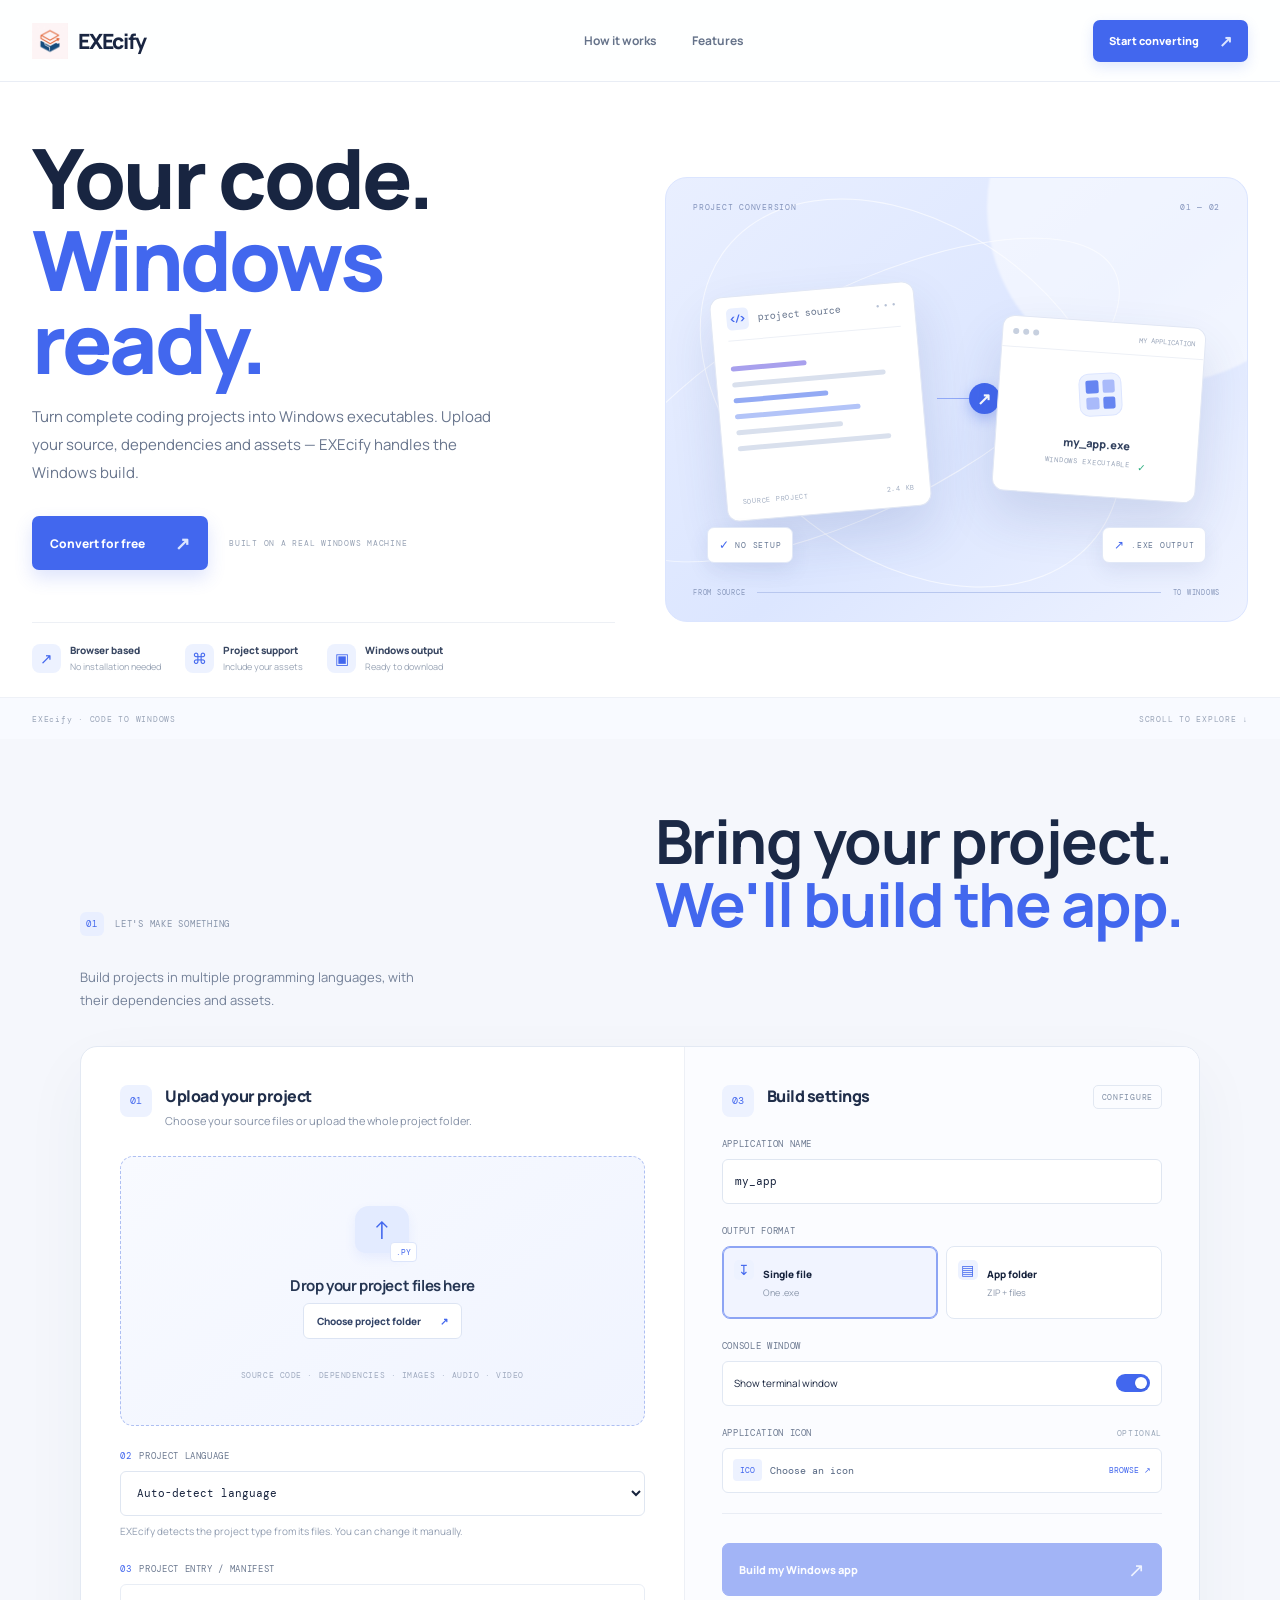
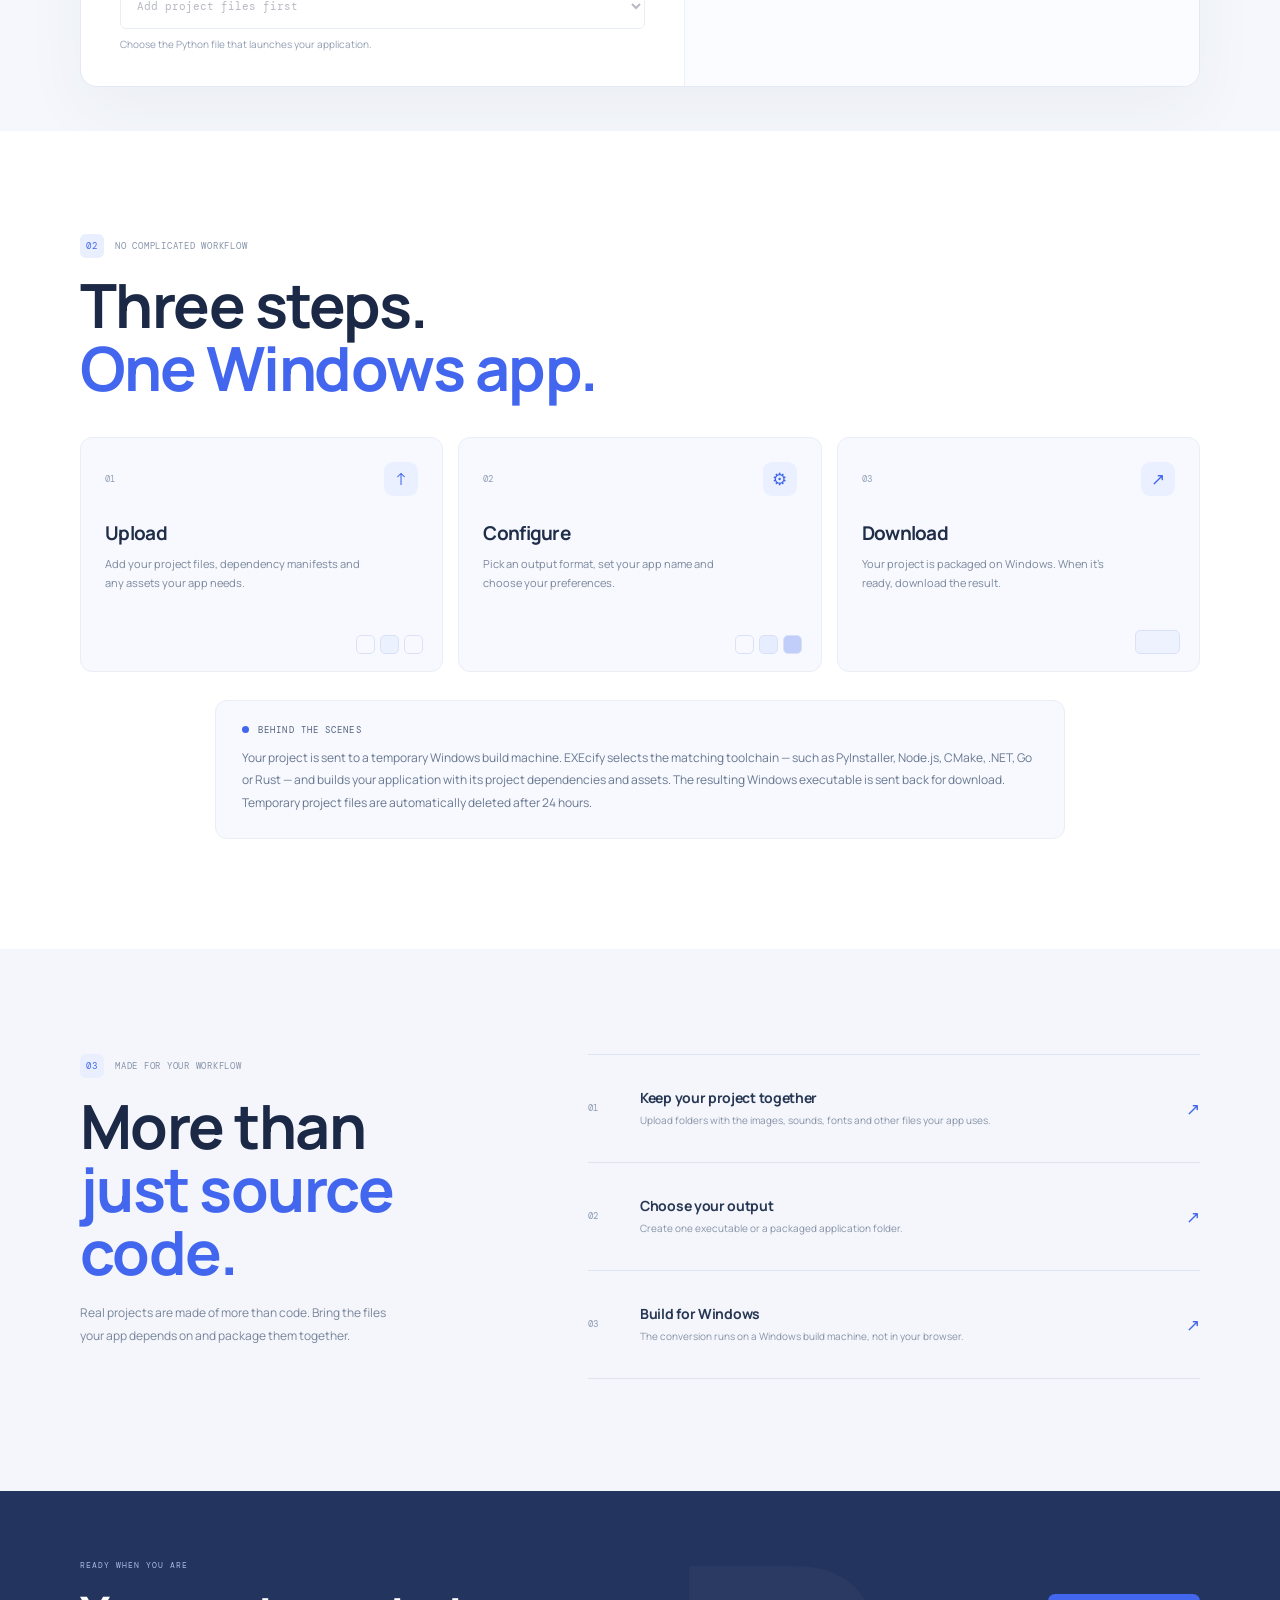
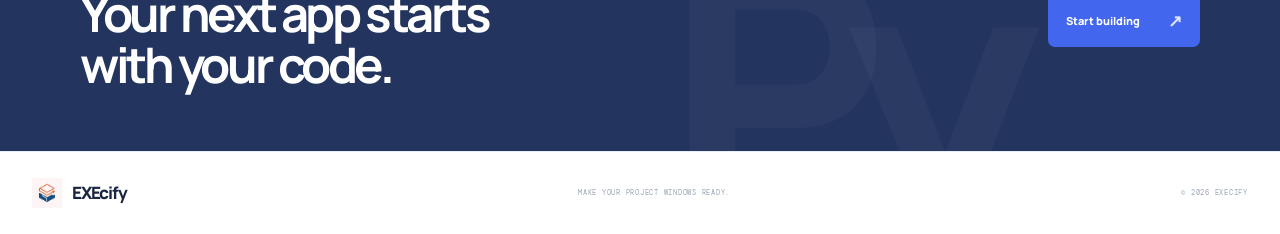
==== commit aafd1a9b: "Fix generic source-code illustration label" ====
--- a/docs/index.html
+++ b/docs/index.html
@@ -52,7 +52,7 @@
           <div class="visual-orbit orbit-b"></div>
           <div class="visual-top-label"><span>PROJECT CONVERSION</span><span>01 — 02</span></div>
           <div class="visual-code-card">
-            <div class="code-card-head"><span class="code-file-icon">{"{}"}</span><span>project source</span><span class="code-dots">•••</span></div>
+            <div class="code-card-head"><span class="code-file-icon">&lt;/&gt;</span><span>project source</span><span class="code-dots">•••</span></div>
             <div class="code-lines"><i class="code-purple"></i><i class="code-long"></i><i class="code-short"></i><i class="code-blue"></i><i class="code-medium"></i><i class="code-long"></i></div>
             <div class="code-card-foot"><span>SOURCE PROJECT</span><span>2.4 KB</span></div>
           </div>
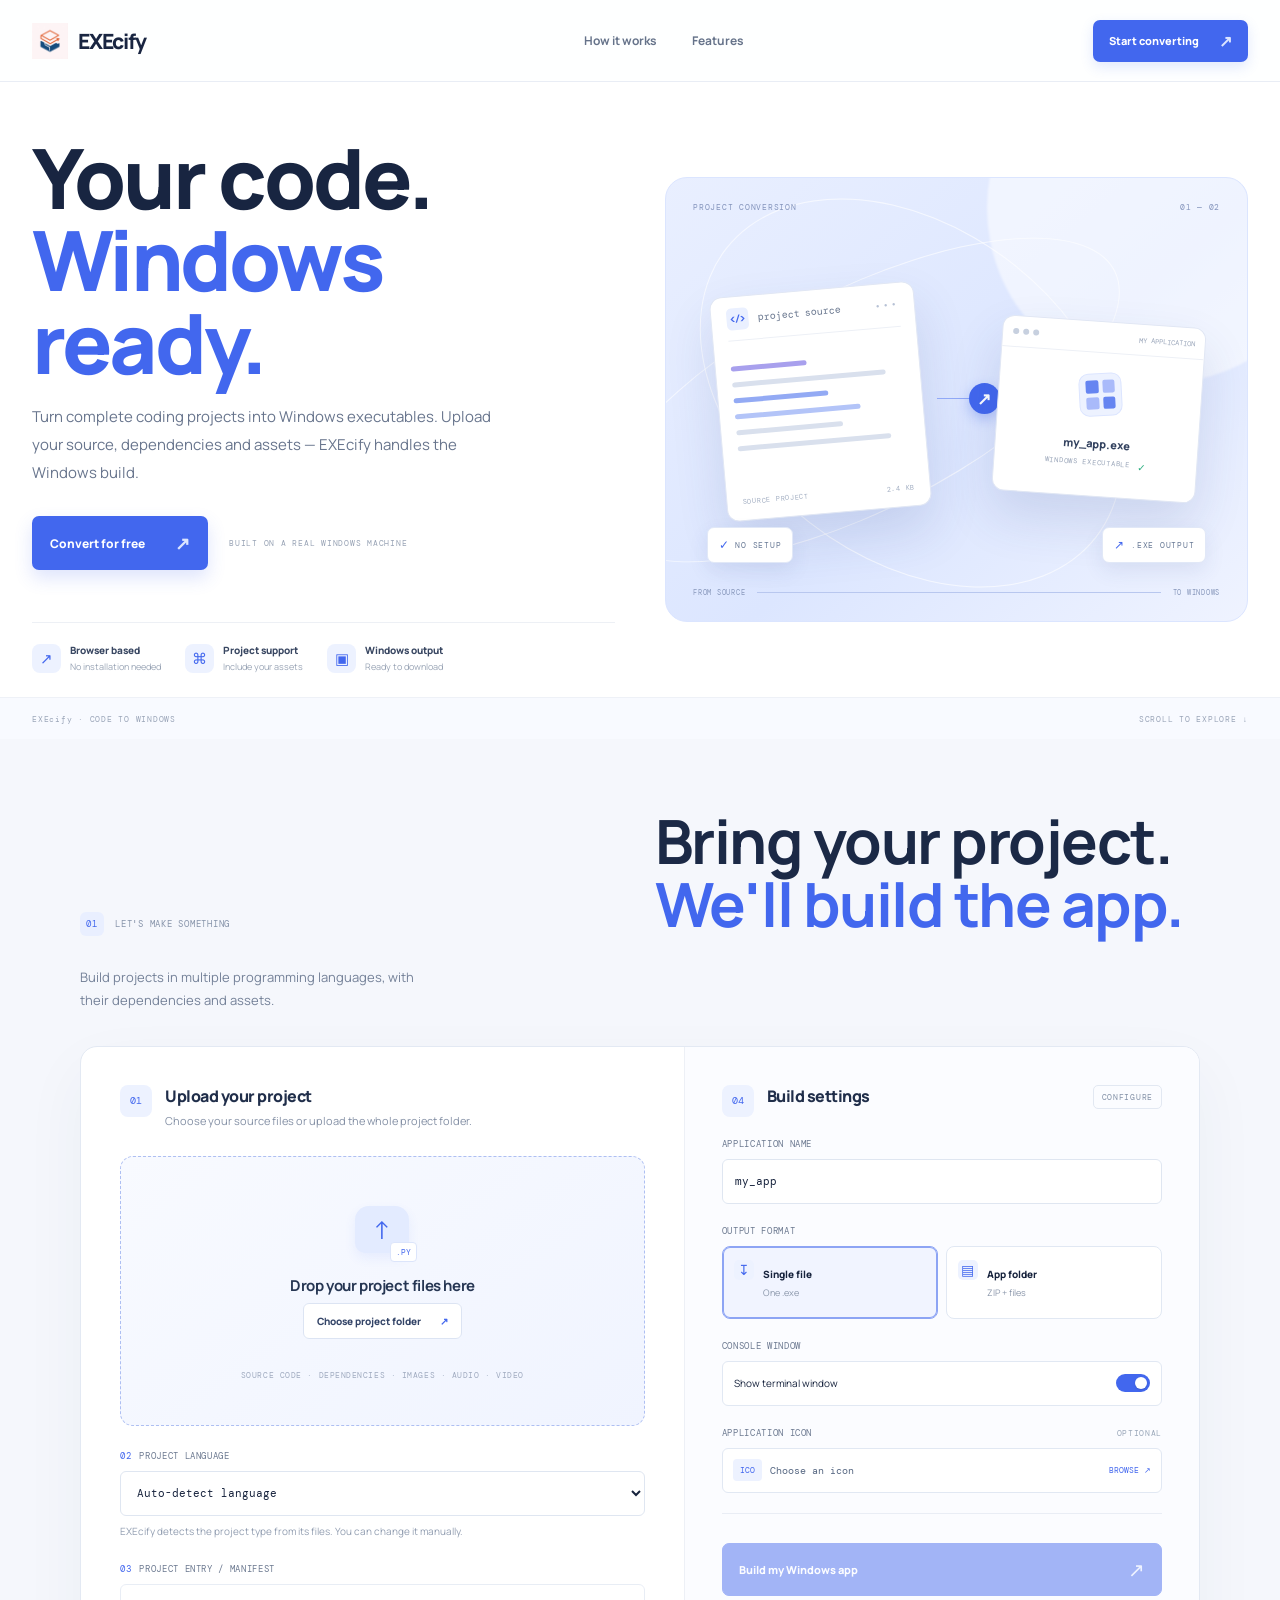
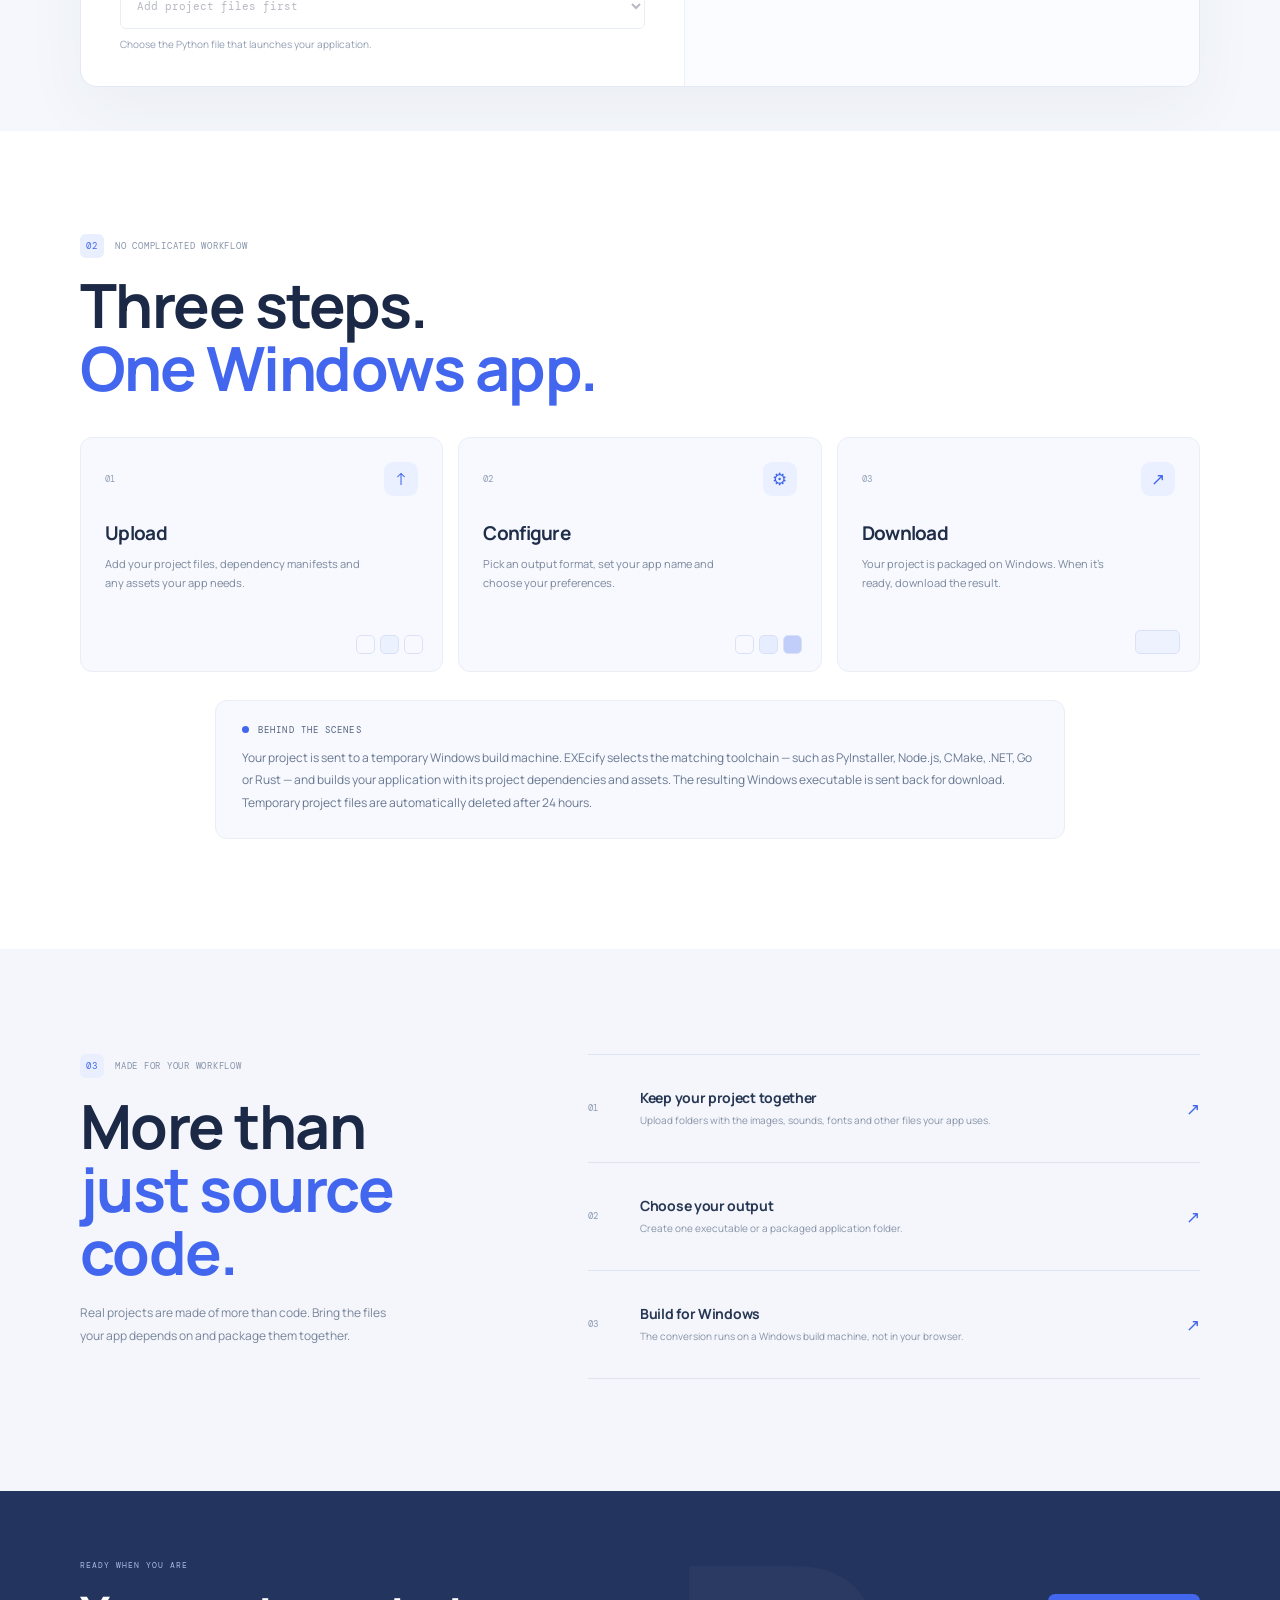
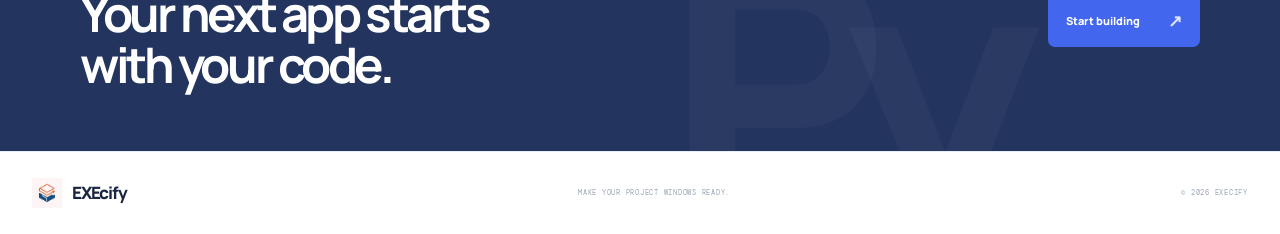
==== commit 260ff6e9: "Refresh multi-language builder script and step numbering" ====
--- a/docs/index.html
+++ b/docs/index.html
@@ -125,7 +125,7 @@
           <aside class="settings-column">
             <div class="settings-heading">
               <div class="builder-step">
-                <div class="step-number">03</div>
+                <div class="step-number">04</div>
                 <div class="step-copy"><h3>Build settings</h3></div>
               </div>
               <span class="settings-tag">CONFIGURE</span>
@@ -205,6 +205,6 @@
   <footer class="site-footer">
     <div class="footer-inner"><a class="brand footer-brand" href="/PY2EXEONLINE/"><img class="brand-logo" src="./static/execify-logo.ico" alt="" aria-hidden="true"><span>EXEcify</span></a><span>MAKE YOUR PROJECT WINDOWS READY.</span><span>© 2026 EXECIFY</span></div>
   </footer>
-  <script src="./static/app.js?v=2"></script>
+  <script src="./static/app.js?v=3"></script>
 </body>
 </html>
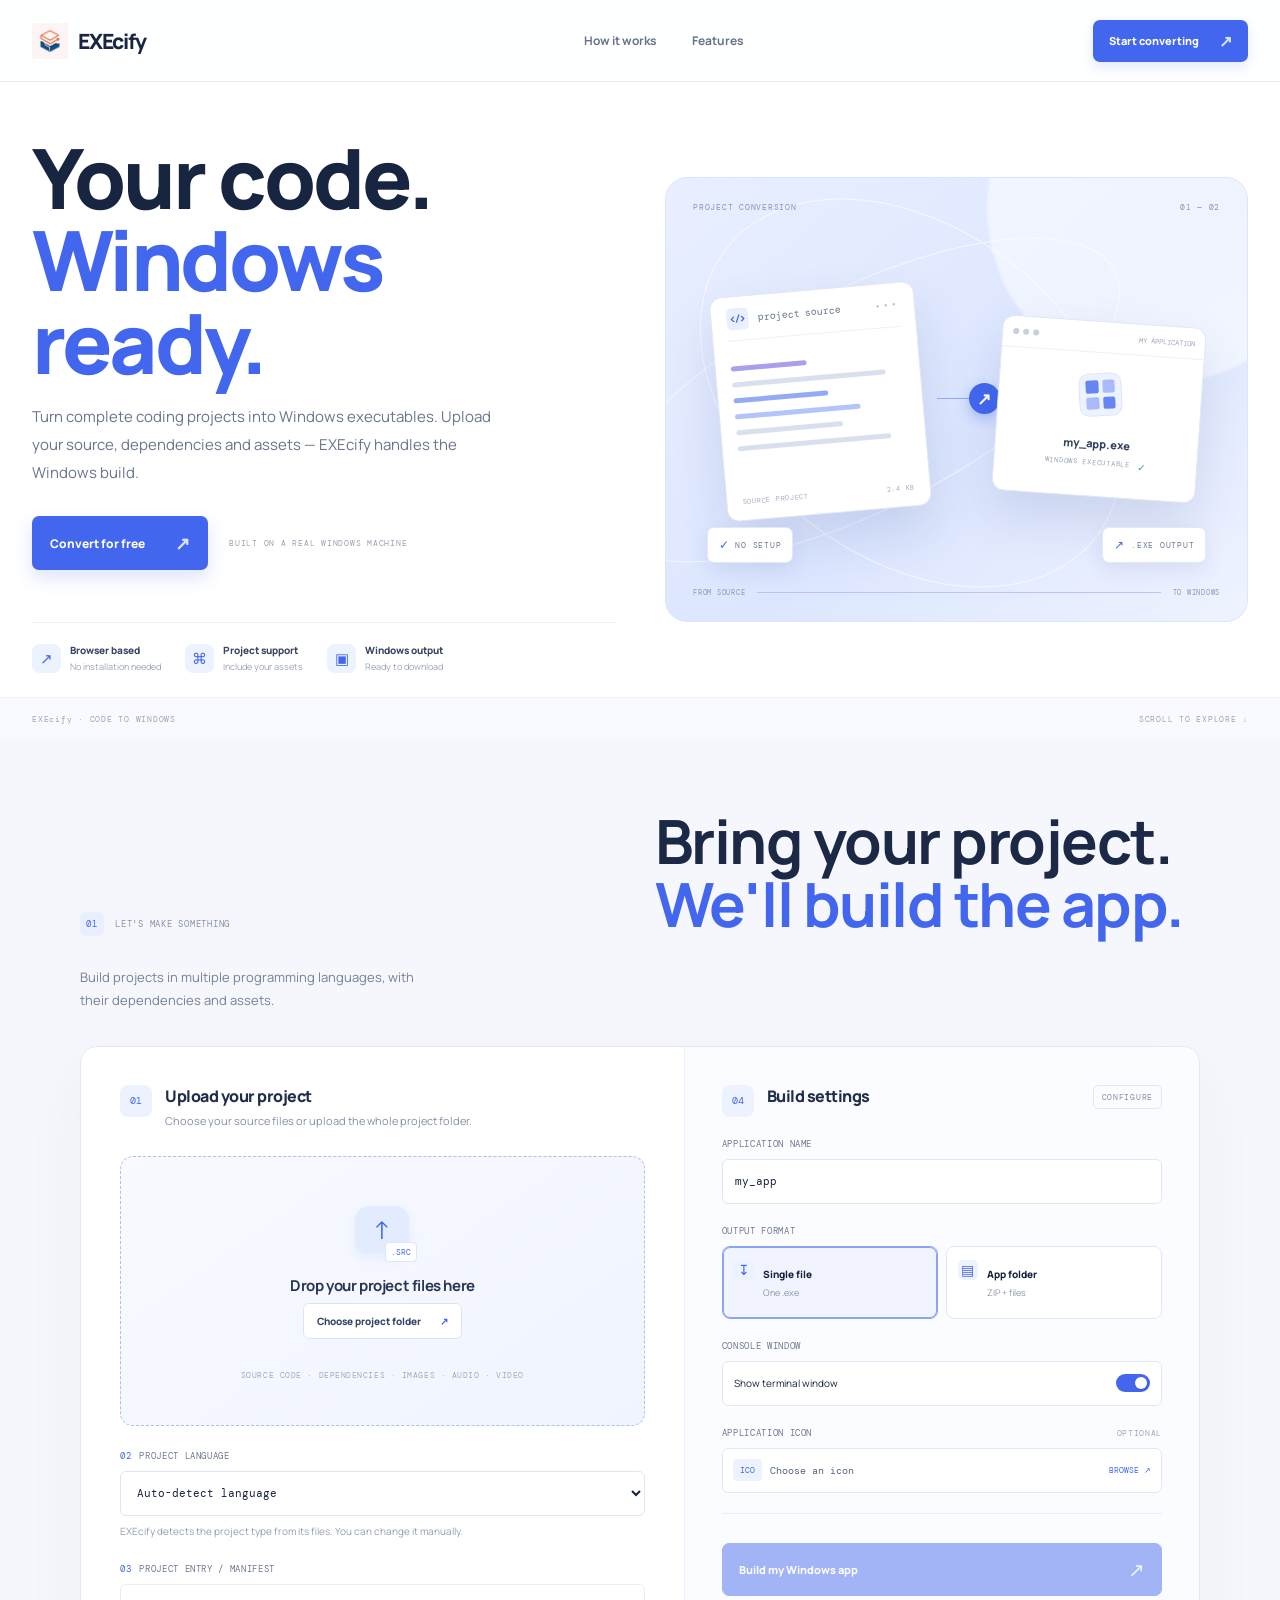
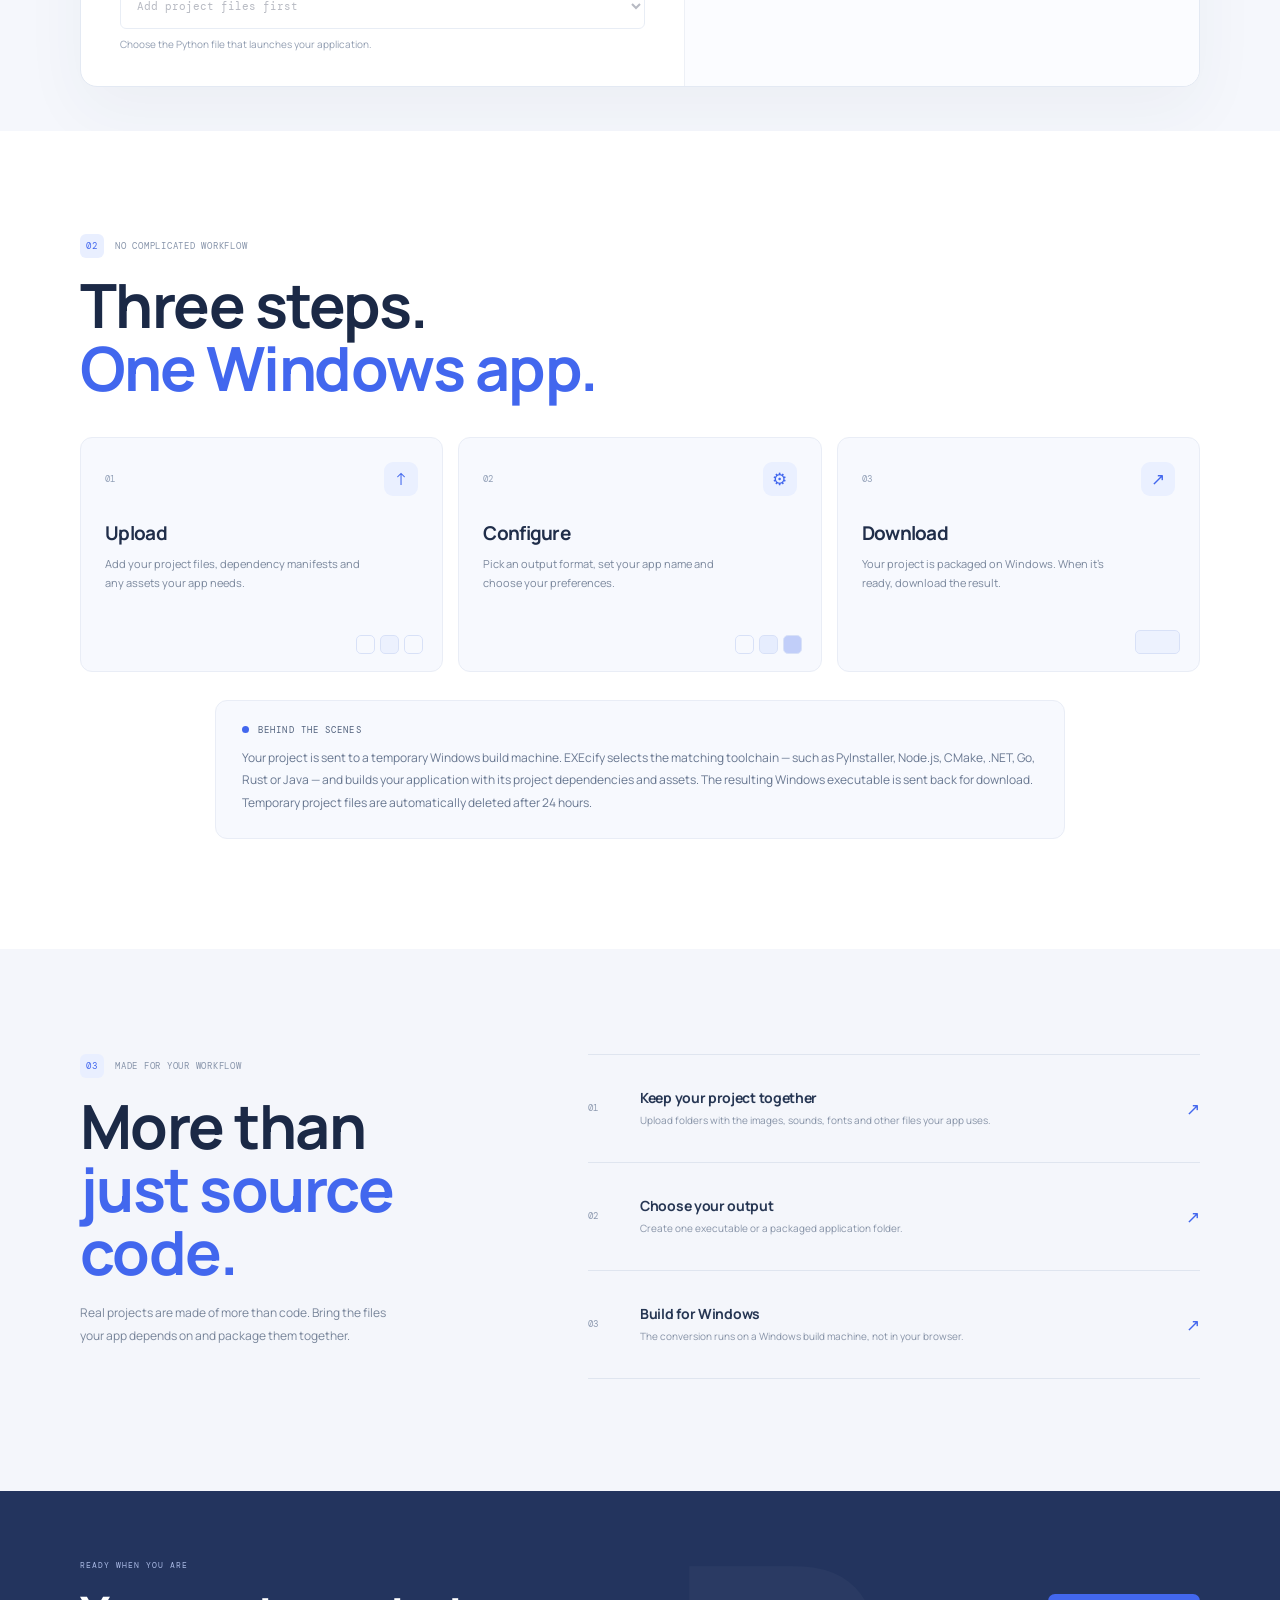
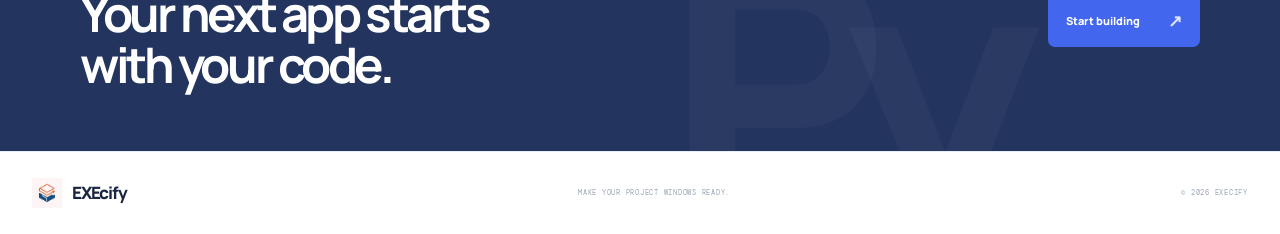
==== commit 2fcf54d6: "Refresh generic multi-language project illustration and copy" ====
--- a/docs/index.html
+++ b/docs/index.html
@@ -88,7 +88,7 @@
 
             <div class="drop" id="drop">
               <input id="files" type="file" multiple aria-label="Choose project files">
-              <div class="upload-illustration"><span class="upload-cloud">↑</span><span class="upload-file">.PY</span></div>
+              <div class="upload-illustration"><span class="upload-cloud">↑</span><span class="upload-file">.SRC</span></div>
               <b>Drop your project files here</b>
               <p><button type="button" class="folder-button" id="folder-button">Choose project folder <span>↗</span></button></p>
               <input id="folder" type="file" webkitdirectory multiple hidden>
@@ -112,6 +112,7 @@
                 <option value="csharp">C# / .NET</option>
                 <option value="go">Go</option>
                 <option value="rust">Rust</option>
+                <option value="java">Java</option>
               </select>
               <small>EXEcify detects the project type from its files. You can change it manually.</small>
             </div>
@@ -177,7 +178,7 @@
         </div>
         <div class="build-explainer">
           <div class="build-explainer-label"><span></span> BEHIND THE SCENES</div>
-          <p>Your project is sent to a temporary Windows build machine. EXEcify selects the matching toolchain — such as PyInstaller, Node.js, CMake, .NET, Go or Rust — and builds your application with its project dependencies and assets. The resulting Windows executable is sent back for download. Temporary project files are automatically deleted after 24 hours.</p>
+          <p>Your project is sent to a temporary Windows build machine. EXEcify selects the matching toolchain — such as PyInstaller, Node.js, CMake, .NET, Go, Rust or Java — and builds your application with its project dependencies and assets. The resulting Windows executable is sent back for download. Temporary project files are automatically deleted after 24 hours.</p>
         </div>
       </div>
     </section>
@@ -205,6 +206,6 @@
   <footer class="site-footer">
     <div class="footer-inner"><a class="brand footer-brand" href="/PY2EXEONLINE/"><img class="brand-logo" src="./static/execify-logo.ico" alt="" aria-hidden="true"><span>EXEcify</span></a><span>MAKE YOUR PROJECT WINDOWS READY.</span><span>© 2026 EXECIFY</span></div>
   </footer>
-  <script src="./static/app.js?v=3"></script>
+  <script src="./static/app.js?v=5"></script>
 </body>
 </html>
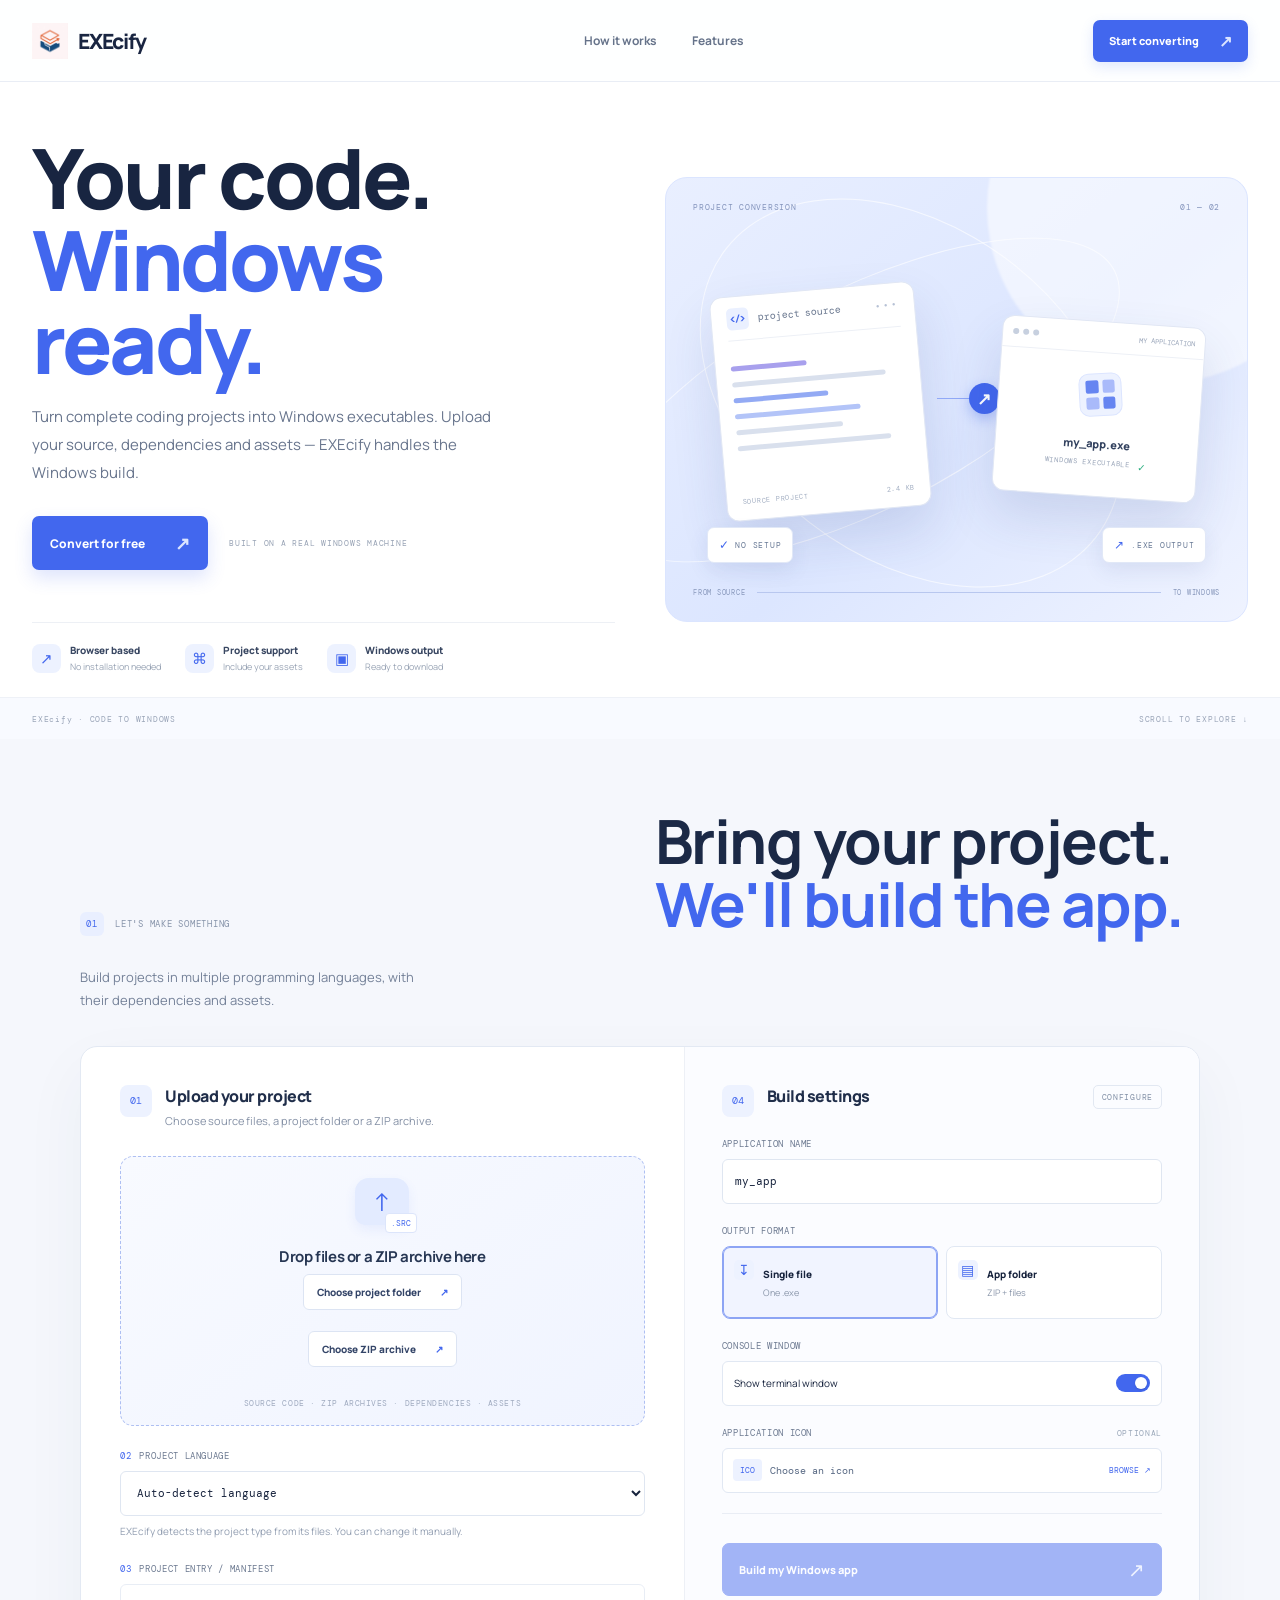
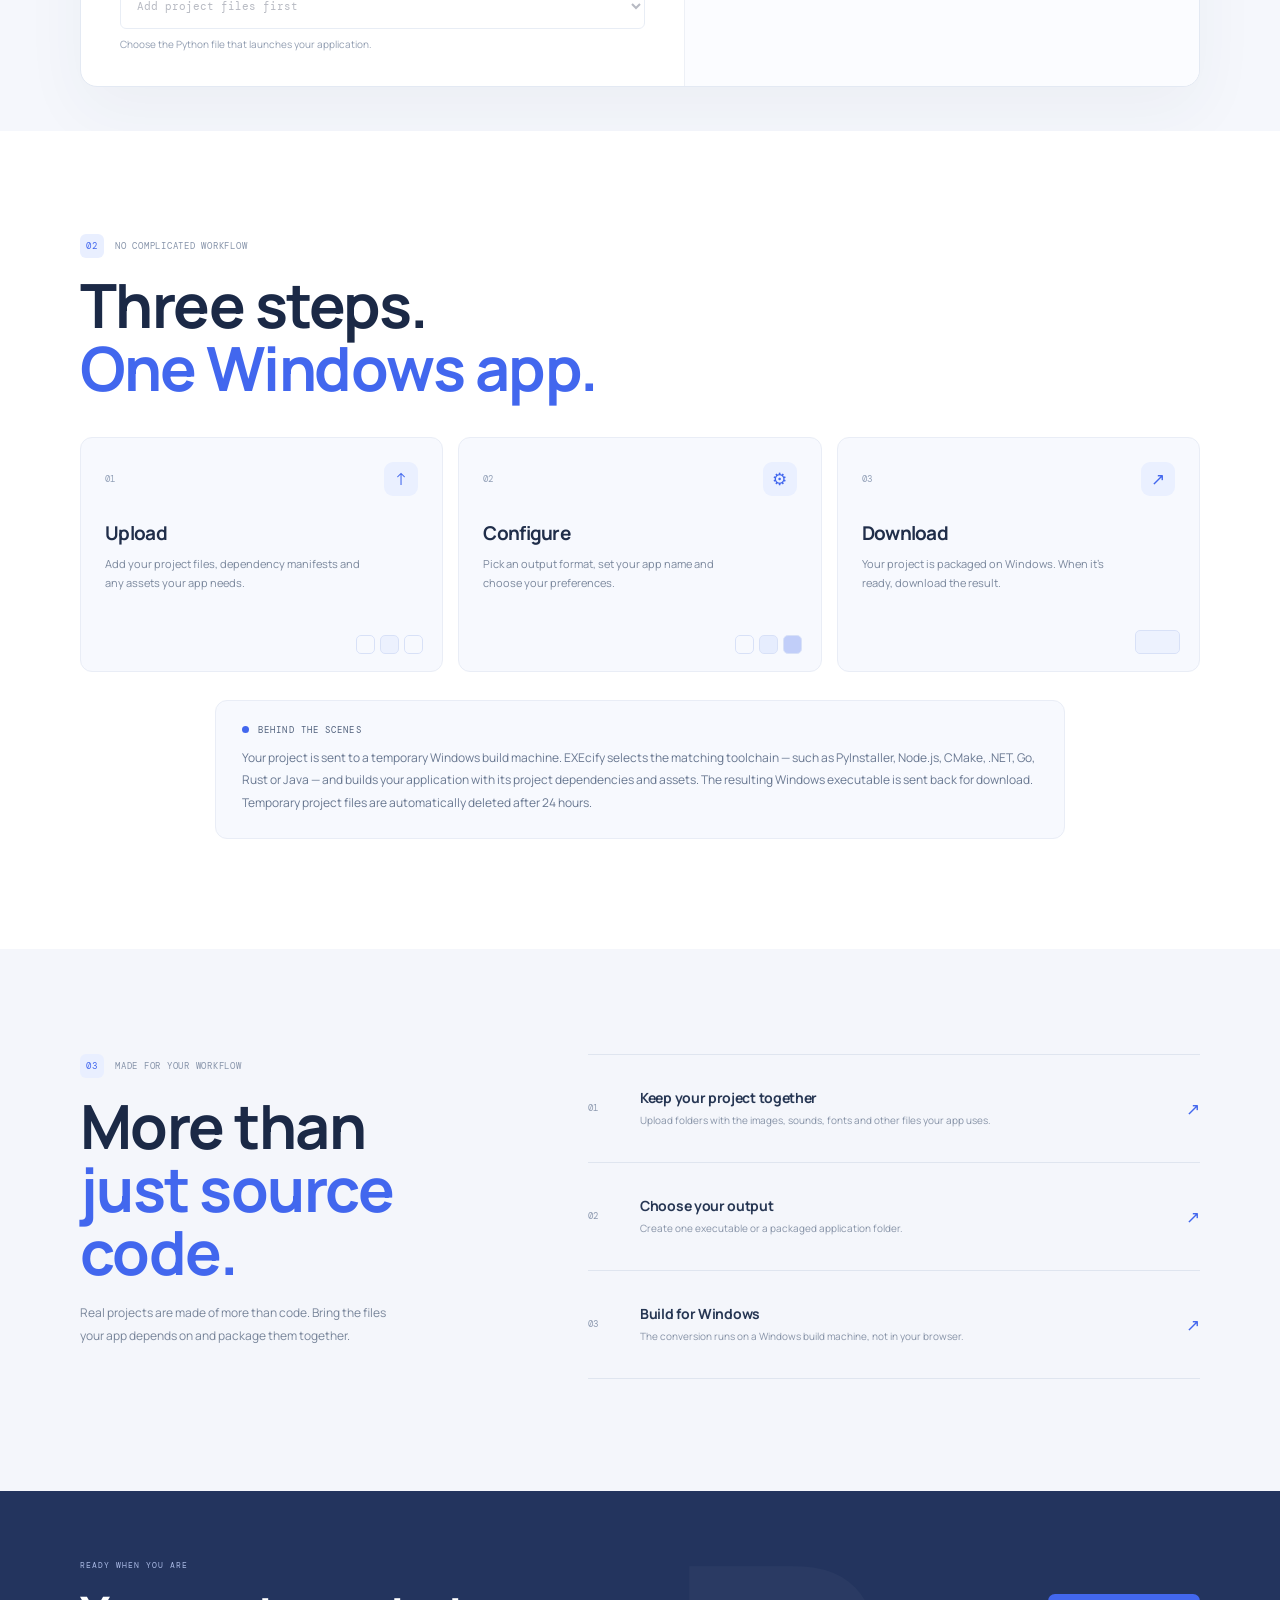
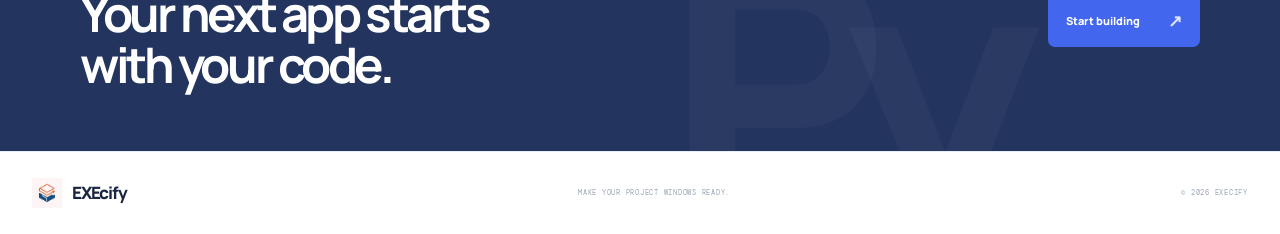
==== commit faa70947: "Add ZIP archive upload control to EXEcify" ====
--- a/docs/index.html
+++ b/docs/index.html
@@ -83,16 +83,18 @@
           <div class="builder-main">
             <div class="builder-step">
               <div class="step-number">01</div>
-              <div class="step-copy"><h3>Upload your project</h3><p>Choose your source files or upload the whole project folder.</p></div>
+              <div class="step-copy"><h3>Upload your project</h3><p>Choose source files, a project folder or a ZIP archive.</p></div>
             </div>
 
             <div class="drop" id="drop">
               <input id="files" type="file" multiple aria-label="Choose project files">
+              <input id="zip-file" type="file" accept=".zip,application/zip" hidden aria-label="Choose ZIP project archive">
               <div class="upload-illustration"><span class="upload-cloud">↑</span><span class="upload-file">.SRC</span></div>
-              <b>Drop your project files here</b>
+              <b>Drop files or a ZIP archive here</b>
               <p><button type="button" class="folder-button" id="folder-button">Choose project folder <span>↗</span></button></p>
+              <p><button type="button" class="folder-button" id="zip-button">Choose ZIP archive <span>↗</span></button></p>
               <input id="folder" type="file" webkitdirectory multiple hidden>
-              <small>SOURCE CODE · DEPENDENCIES · IMAGES · AUDIO · VIDEO</small>
+              <small>SOURCE CODE · ZIP ARCHIVES · DEPENDENCIES · ASSETS</small>
             </div>
 
             <div class="file-summary" id="file-summary" hidden>
@@ -206,6 +208,6 @@
   <footer class="site-footer">
     <div class="footer-inner"><a class="brand footer-brand" href="/PY2EXEONLINE/"><img class="brand-logo" src="./static/execify-logo.ico" alt="" aria-hidden="true"><span>EXEcify</span></a><span>MAKE YOUR PROJECT WINDOWS READY.</span><span>© 2026 EXECIFY</span></div>
   </footer>
-  <script src="./static/app.js?v=5"></script>
+  <script src="./static/app.js?v=7"></script>
 </body>
 </html>
